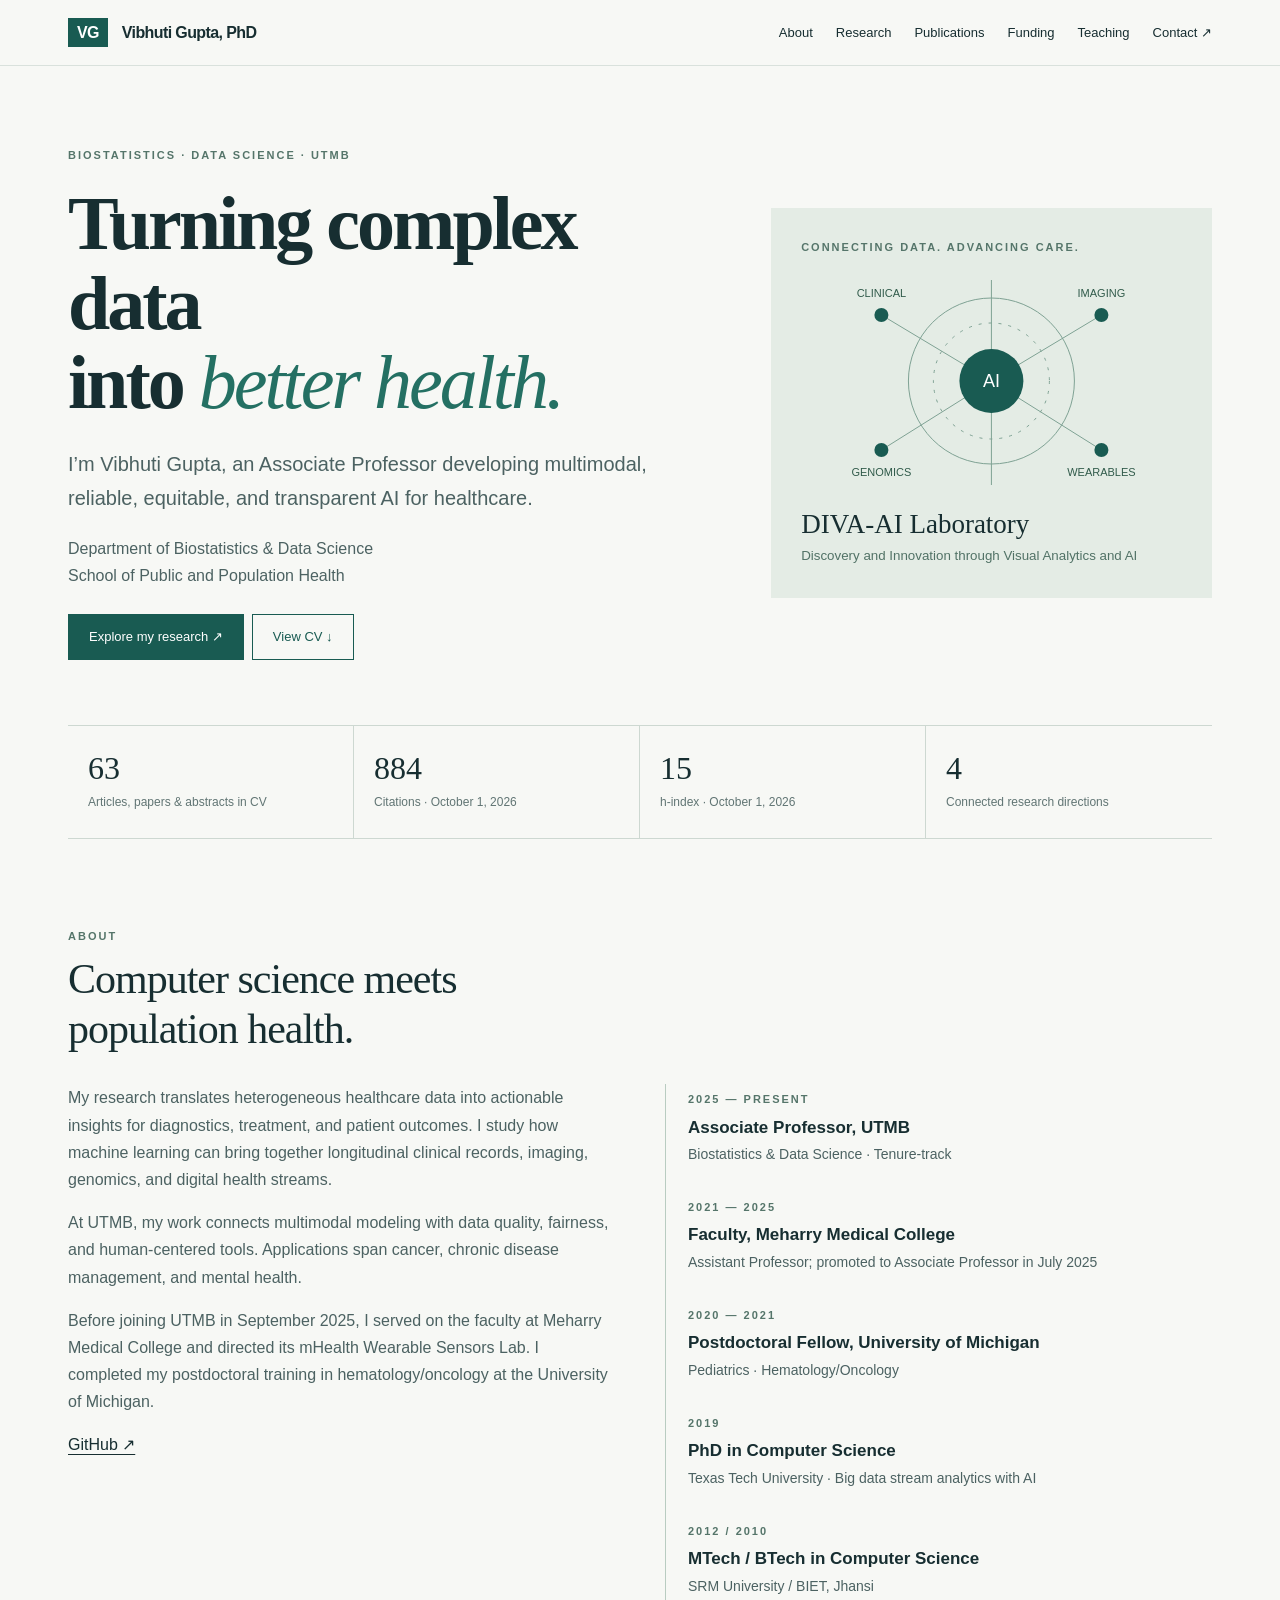
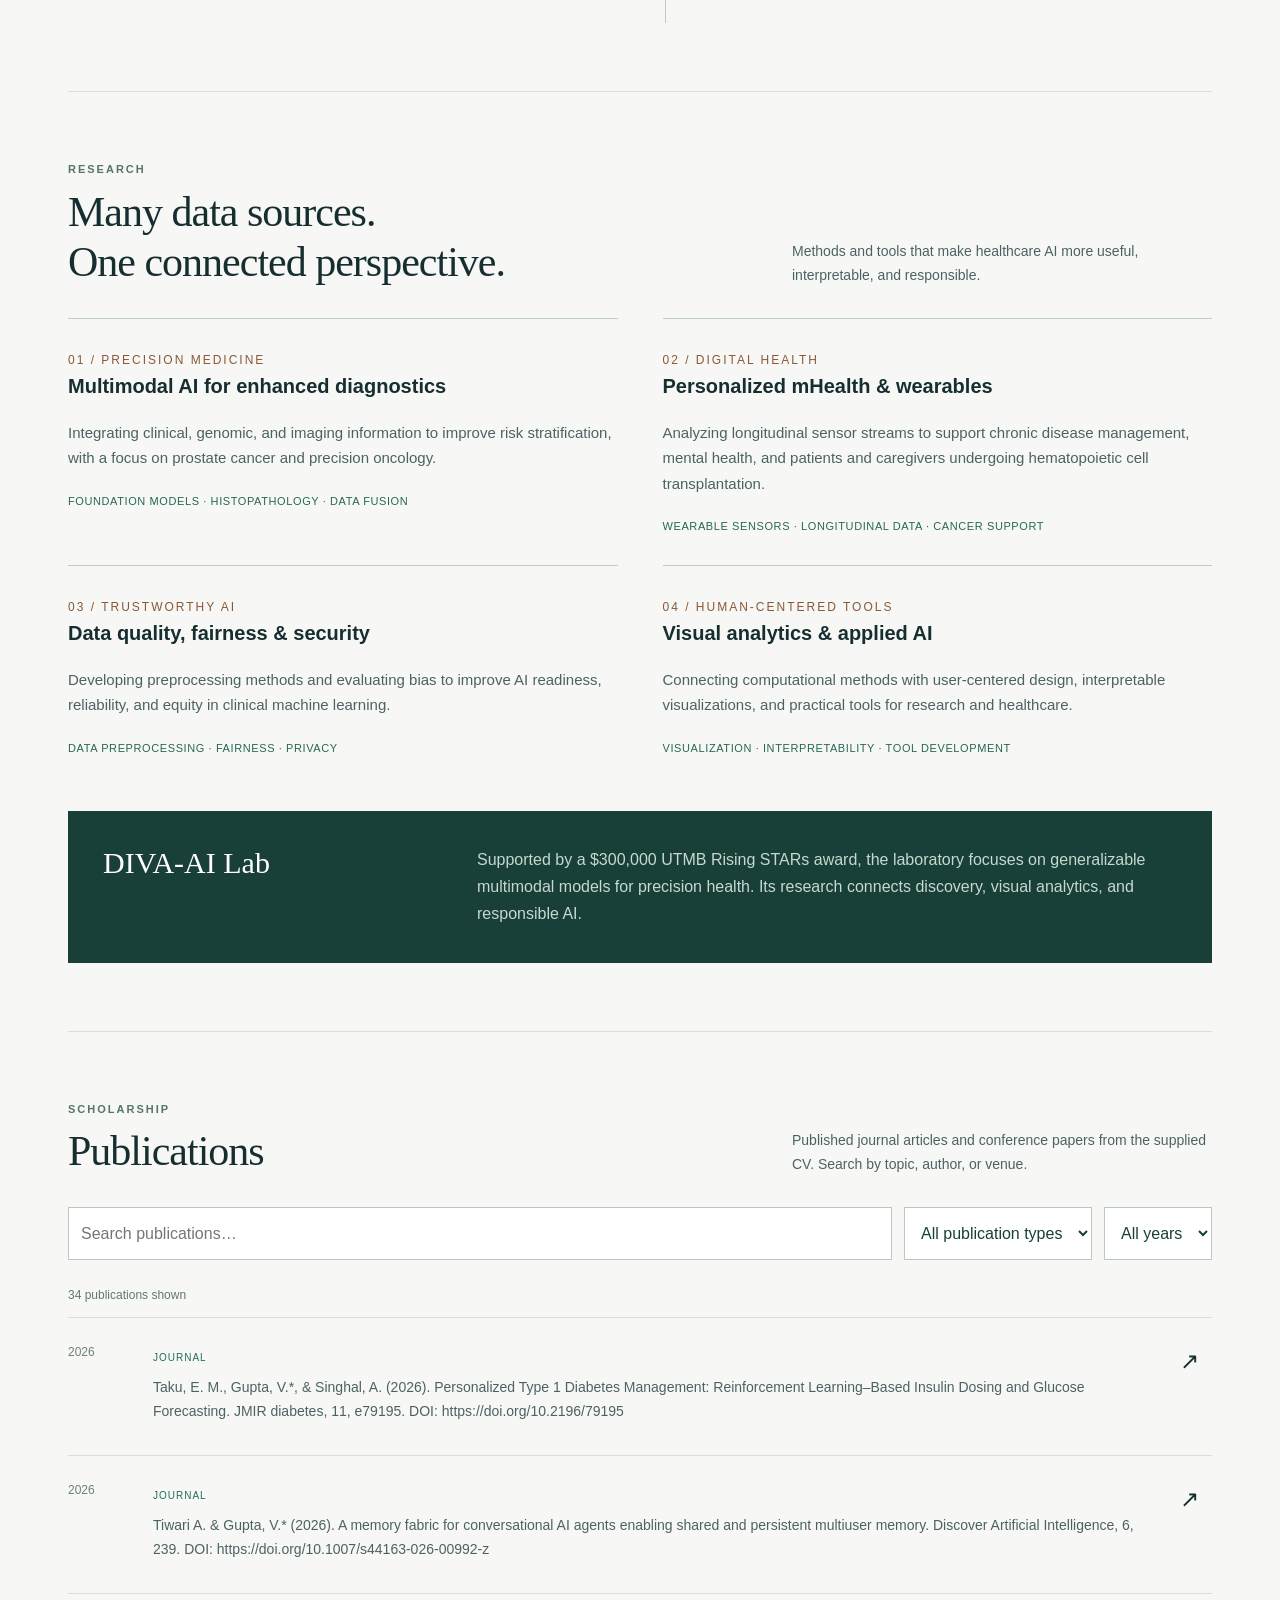
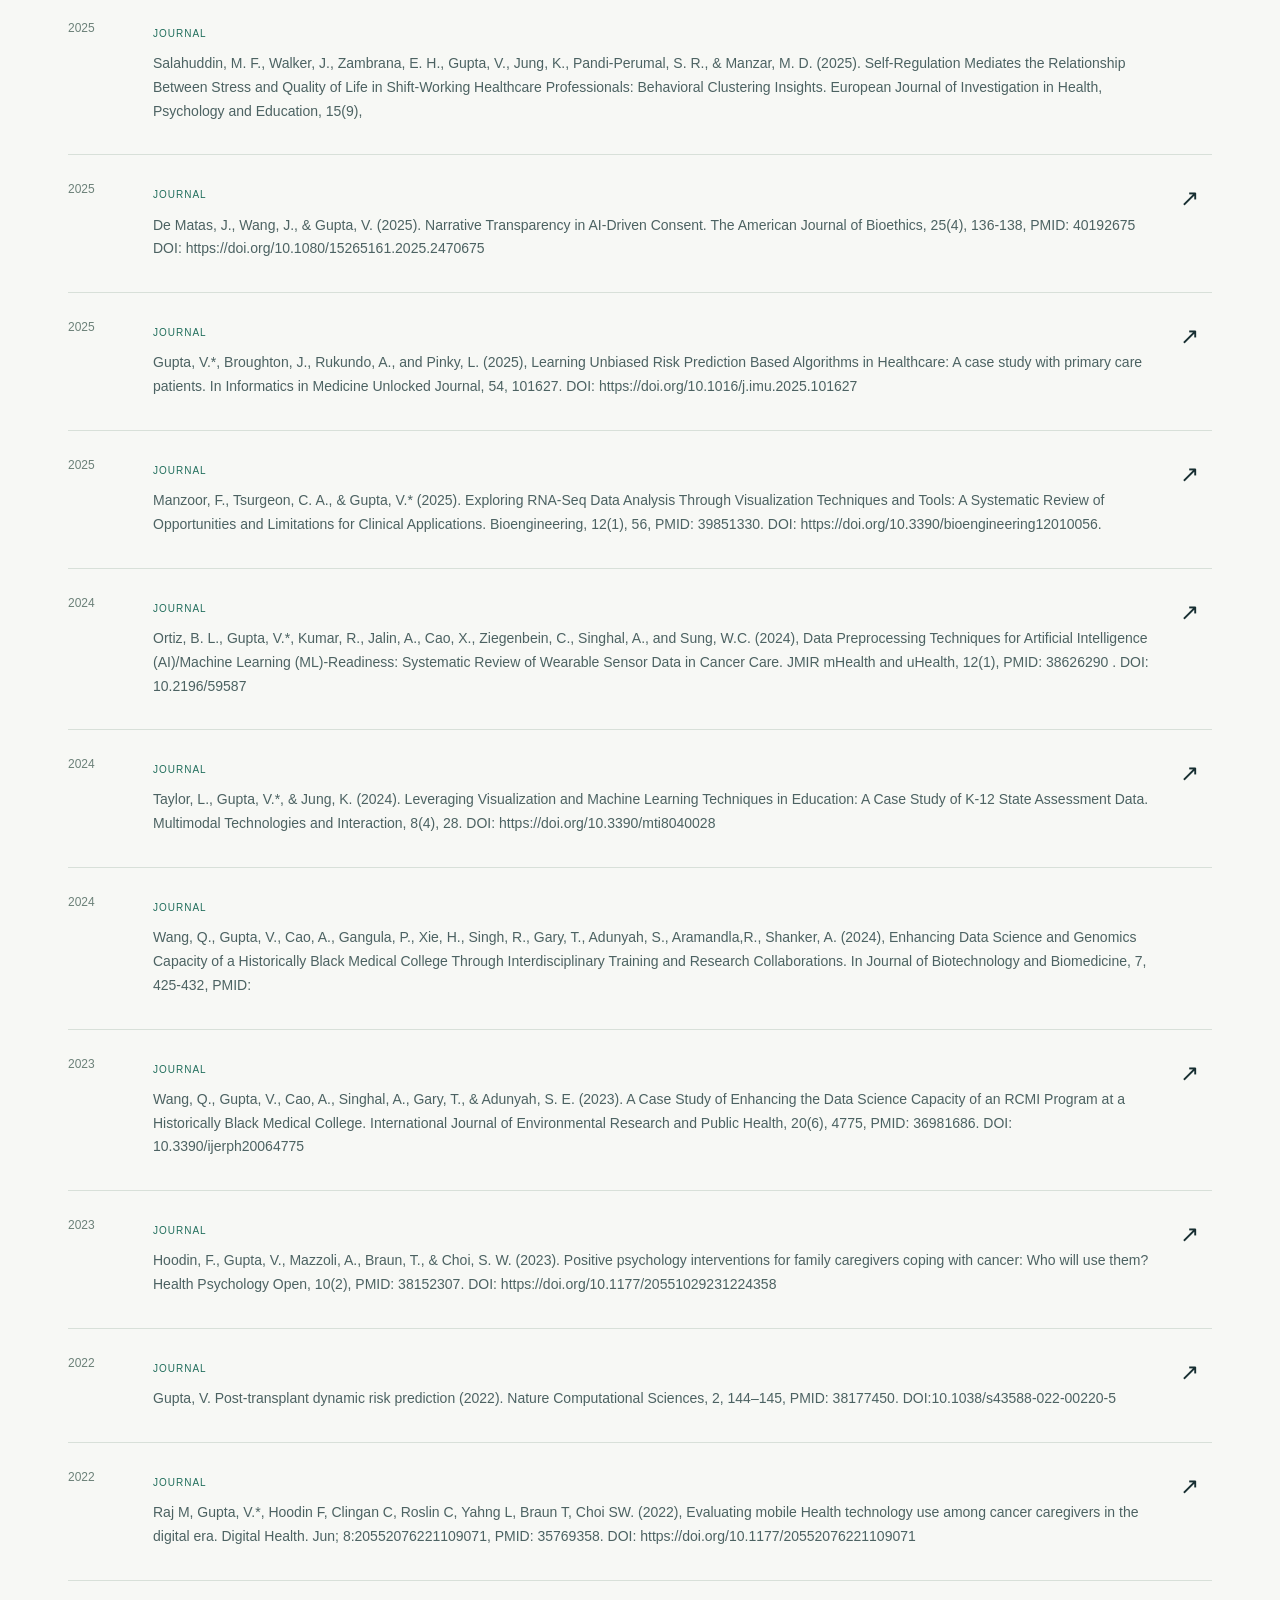
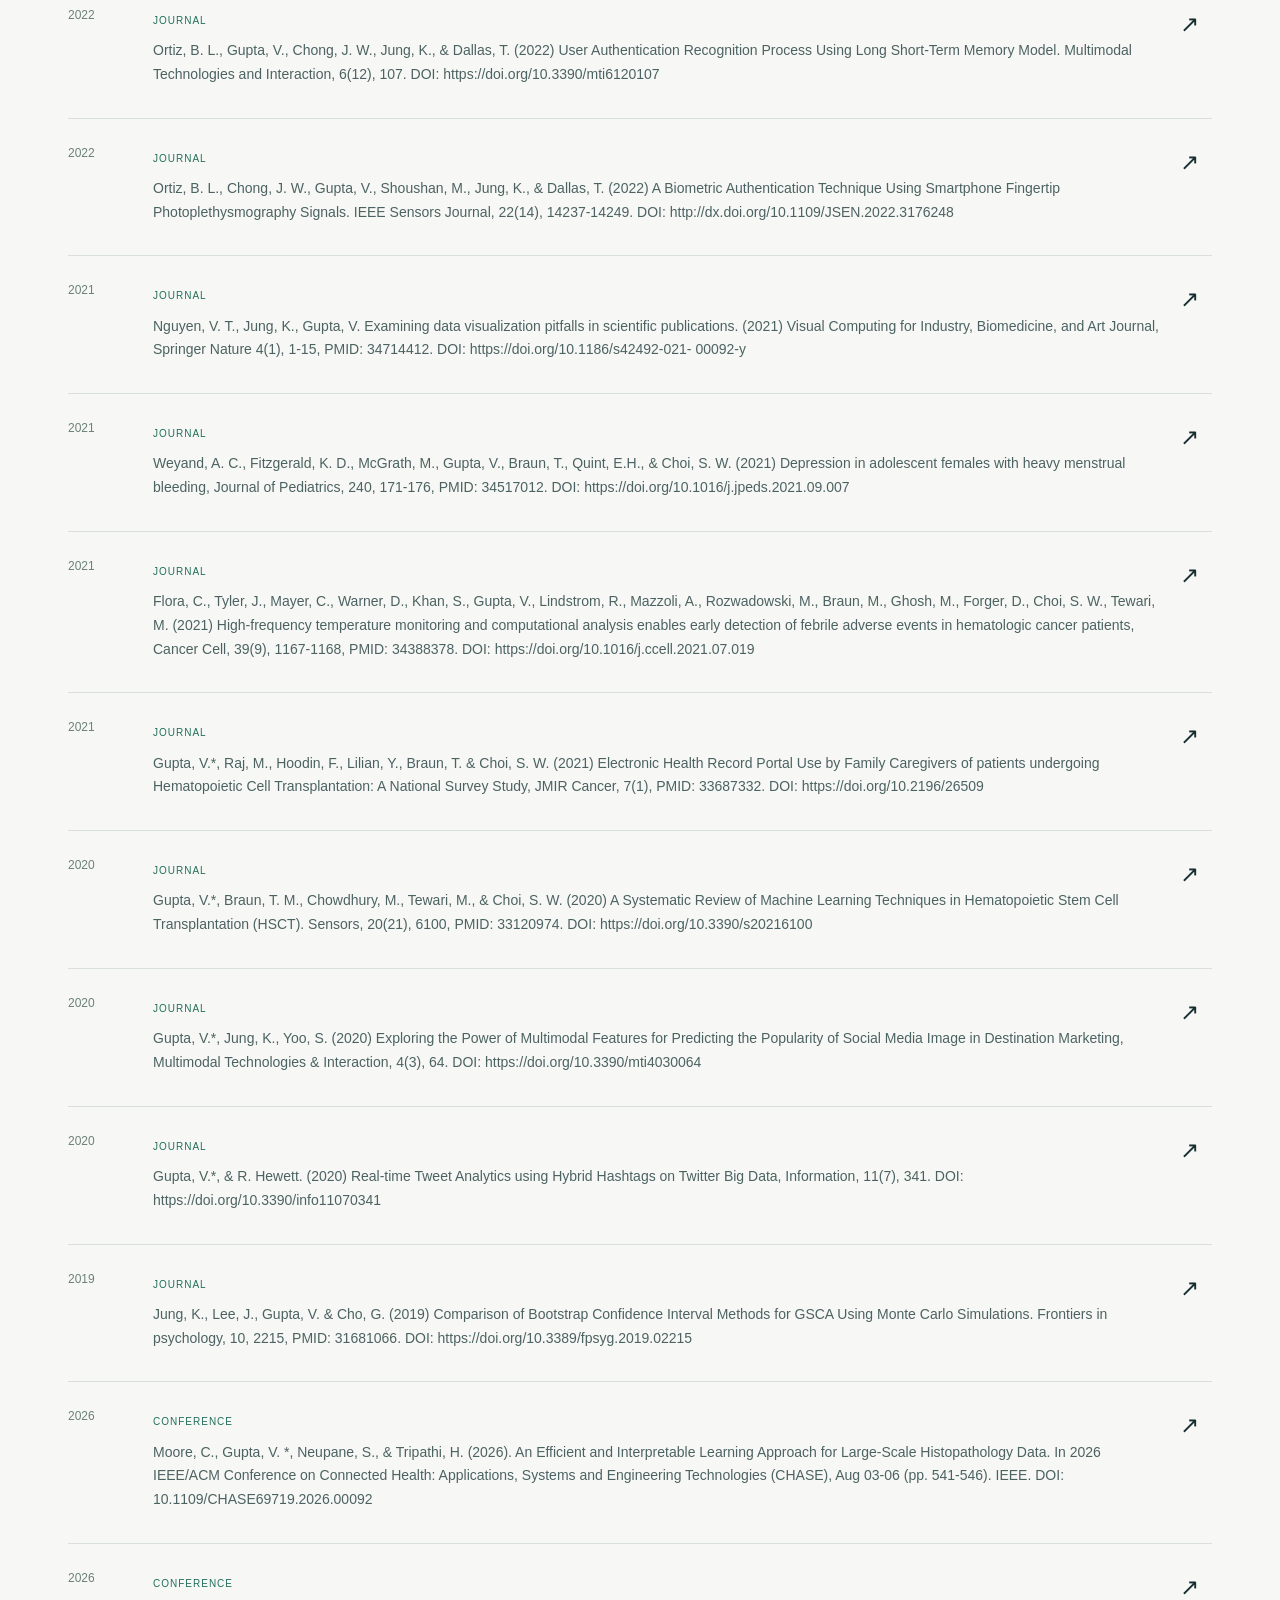
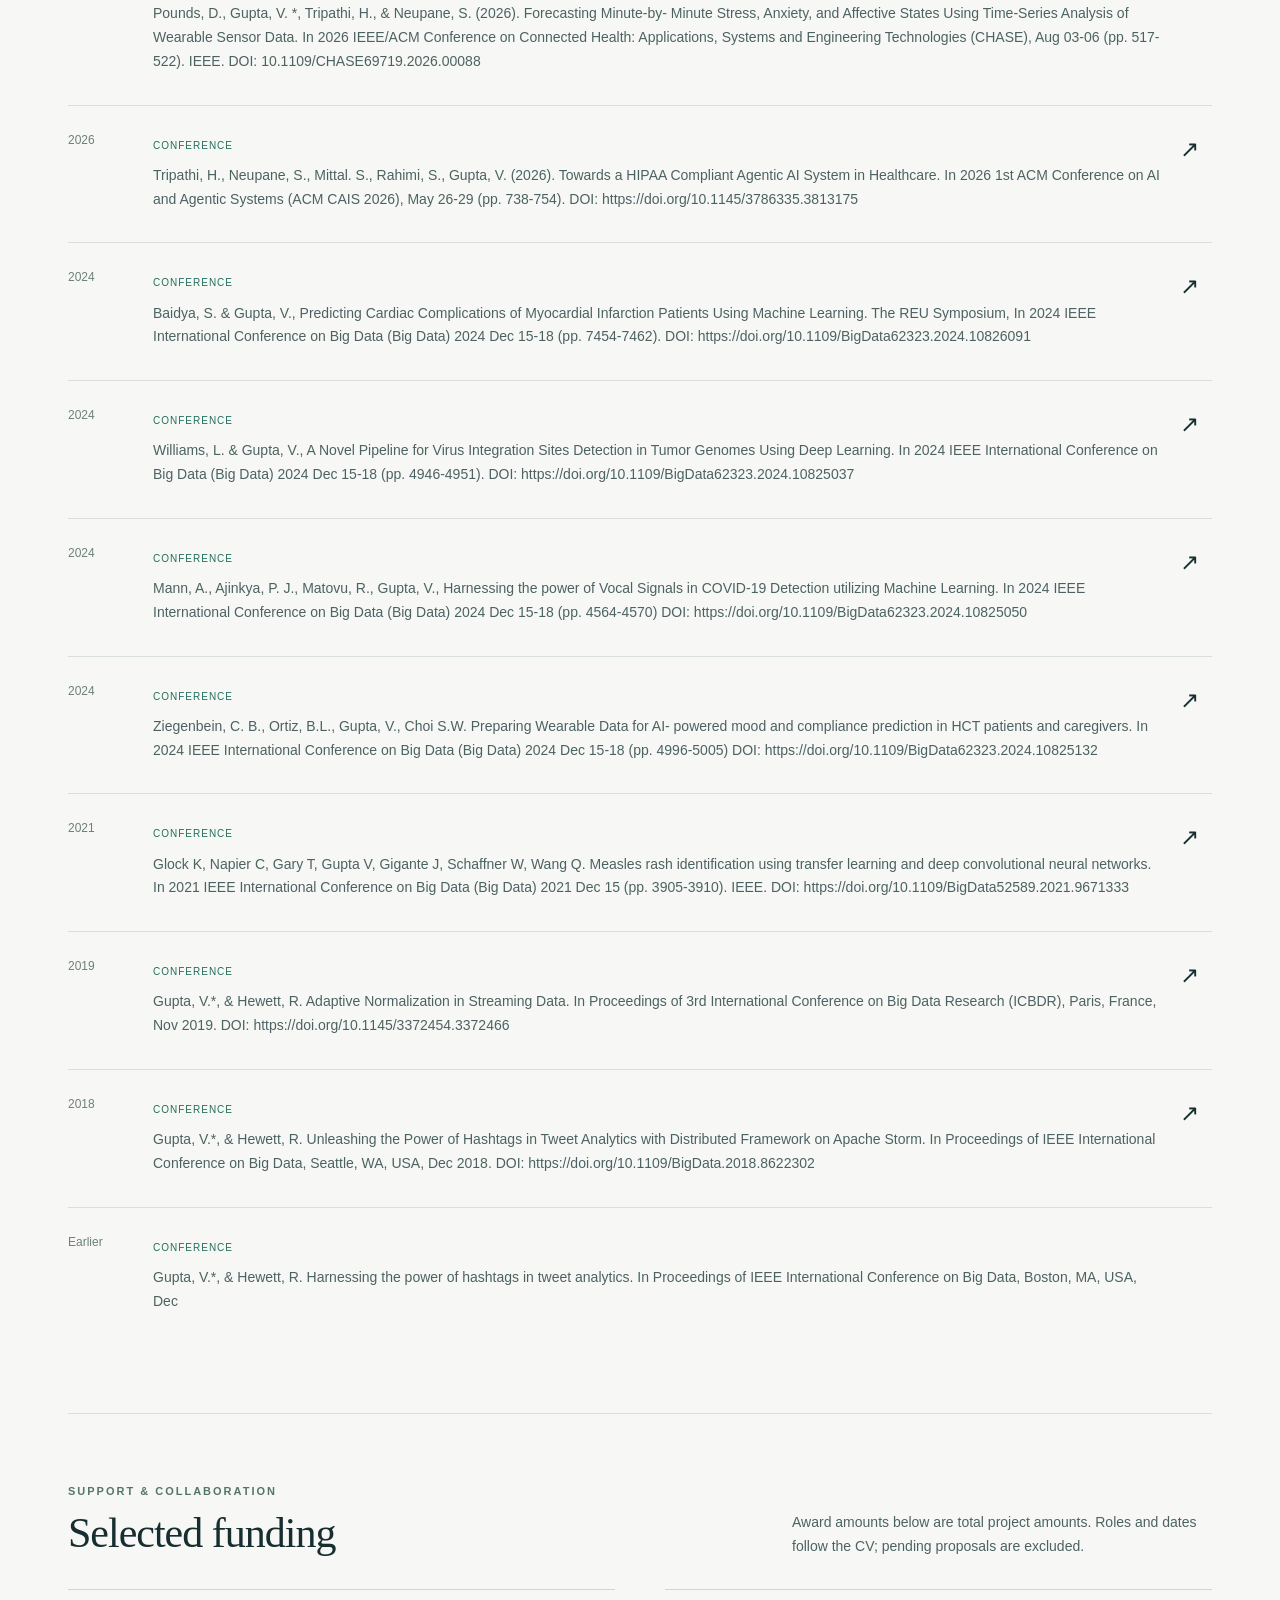
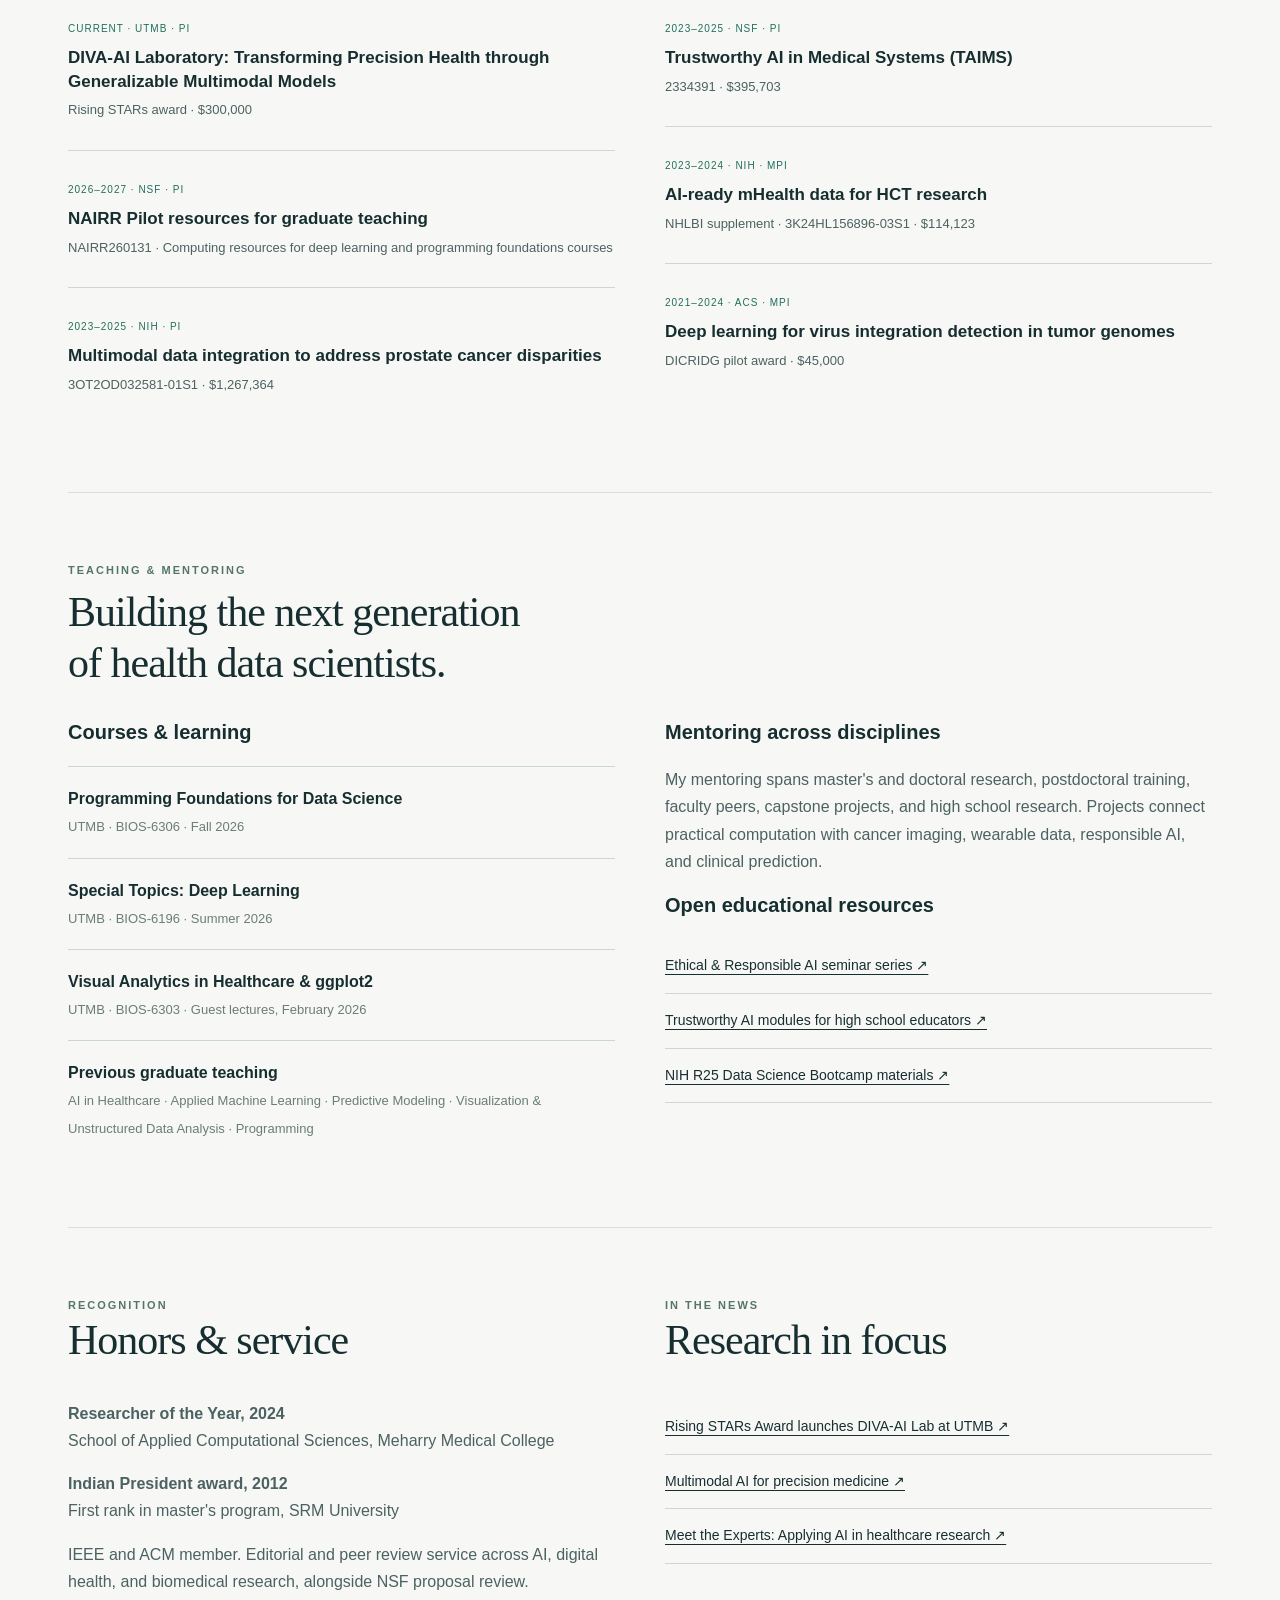
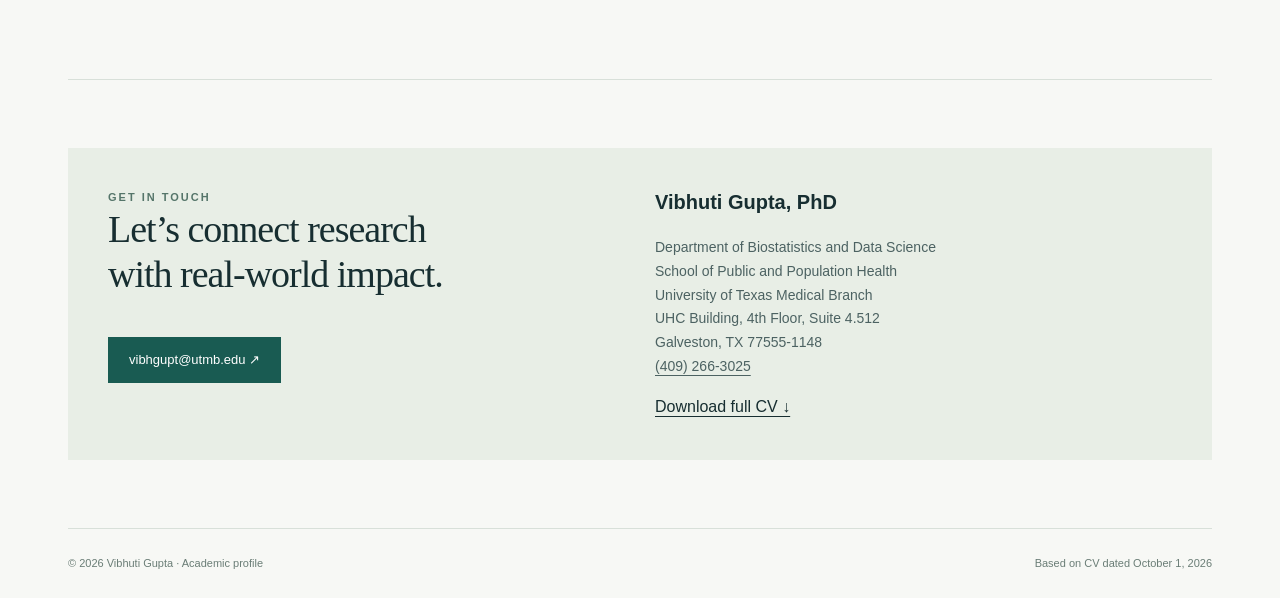
==== index.html @ 143f5b49 "Publish faculty profile with searchable publications and approved public CV" ====
<!doctype html><html lang="en"><head><meta charset="utf-8"><meta name="viewport" content="width=device-width,initial-scale=1"><meta name="description" content="Dr. Vibhuti Gupta — Associate Professor of Biostatistics and Data Science at UTMB. Multimodal AI, digital health, and trustworthy machine learning for precision medicine."><title>Vibhuti Gupta, PhD | AI for Precision Health</title><link rel="stylesheet" href="style.css"></head><body><header><div class="nav"><a class="brand" href="#home"><span>VG</span> Vibhuti Gupta, PhD</a><nav aria-label="Main navigation"><a href="#about">About</a><a href="#research">Research</a><a href="#publications">Publications</a><a href="#funding">Funding</a><a href="#teaching">Teaching</a><a href="#contact">Contact ↗</a></nav></div></header><main id="home"><div class="hero"><div><div class="eyebrow">Biostatistics · Data Science · UTMB</div><h1>Turning complex data<br>into <em>better health.</em></h1><p class="lead">I’m Vibhuti Gupta, an Associate Professor developing multimodal, reliable, equitable, and transparent AI for healthcare.</p><p>Department of Biostatistics &amp; Data Science<br>School of Public and Population Health</p><a class="btn" href="#research">Explore my research ↗</a><a class="btn secondary" href="Gupta_CV_UTMB.pdf" target="_blank" rel="noopener">View CV ↓</a></div><aside class="visual" aria-label="Conceptual illustration of multimodal healthcare data"><div class="eyebrow">Connecting data. Advancing care.</div><svg viewBox="0 0 360 235" role="img" aria-label="Clinical, imaging, genomic and wearable data connected to AI"><g fill="none" stroke="#7fa294"><circle cx="180" cy="116" r="83"/><circle cx="180" cy="116" r="58" stroke-dasharray="3 7"/><path d="M70 50L180 116 290 50M70 185L180 116 290 185M180 116V15M180 116V220"/></g><g fill="#195b52"><circle cx="180" cy="116" r="32"/><circle cx="70" cy="50" r="7"/><circle cx="290" cy="50" r="7"/><circle cx="70" cy="185" r="7"/><circle cx="290" cy="185" r="7"/></g><g font-family="Arial" font-size="11" fill="#315b4b" text-anchor="middle"><text x="70" y="32">CLINICAL</text><text x="290" y="32">IMAGING</text><text x="70" y="211">GENOMICS</text><text x="290" y="211">WEARABLES</text><text x="180" y="122" fill="white" font-size="18">AI</text></g></svg><div><strong>DIVA-AI Laboratory</strong><br><small>Discovery and Innovation through Visual Analytics and AI</small></div></aside></div><div class="strip"><div><strong>63</strong><span>Articles, papers &amp; abstracts in CV</span></div><div><strong>884</strong><span>Citations · October 1, 2026</span></div><div><strong>15</strong><span>h-index · October 1, 2026</span></div><div><strong>4</strong><span>Connected research directions</span></div></div>
<section id="about"><div class="section-head"><div><div class="eyebrow">About</div><h2>Computer science meets<br>population health.</h2></div></div><div class="two"><div><p>My research translates heterogeneous healthcare data into actionable insights for diagnostics, treatment, and patient outcomes. I study how machine learning can bring together longitudinal clinical records, imaging, genomics, and digital health streams.</p><p>At UTMB, my work connects multimodal modeling with data quality, fairness, and human-centered tools. Applications span cancer, chronic disease management, and mental health.</p><p>Before joining UTMB in September 2025, I served on the faculty at Meharry Medical College and directed its mHealth Wearable Sensors Lab. I completed my postdoctoral training in hematology/oncology at the University of Michigan.</p><a href="https://github.com/vibgupta123" target="_blank" rel="noopener">GitHub ↗</a></div><div class="timeline"><div><span class="eyebrow">2025 — Present</span><h3>Associate Professor, UTMB</h3><p>Biostatistics &amp; Data Science · Tenure-track</p></div><div><span class="eyebrow">2021 — 2025</span><h3>Faculty, Meharry Medical College</h3><p>Assistant Professor; promoted to Associate Professor in July 2025</p></div><div><span class="eyebrow">2020 — 2021</span><h3>Postdoctoral Fellow, University of Michigan</h3><p>Pediatrics · Hematology/Oncology</p></div><div><span class="eyebrow">2019</span><h3>PhD in Computer Science</h3><p>Texas Tech University · Big data stream analytics with AI</p></div><div><span class="eyebrow">2012 / 2010</span><h3>MTech / BTech in Computer Science</h3><p>SRM University / BIET, Jhansi</p></div></div></div></section>
<section id="research"><div class="section-head"><div><div class="eyebrow">Research</div><h2>Many data sources.<br>One connected perspective.</h2></div><p>Methods and tools that make healthcare AI more useful, interpretable, and responsible.</p></div><div class="research">
<article class="theme"><span class="number">01 / PRECISION MEDICINE</span><h3>Multimodal AI for enhanced diagnostics</h3><p>Integrating clinical, genomic, and imaging information to improve risk stratification, with a focus on prostate cancer and precision oncology.</p><span class="tags">FOUNDATION MODELS · HISTOPATHOLOGY · DATA FUSION</span></article>
<article class="theme"><span class="number">02 / DIGITAL HEALTH</span><h3>Personalized mHealth &amp; wearables</h3><p>Analyzing longitudinal sensor streams to support chronic disease management, mental health, and patients and caregivers undergoing hematopoietic cell transplantation.</p><span class="tags">WEARABLE SENSORS · LONGITUDINAL DATA · CANCER SUPPORT</span></article>
<article class="theme"><span class="number">03 / TRUSTWORTHY AI</span><h3>Data quality, fairness &amp; security</h3><p>Developing preprocessing methods and evaluating bias to improve AI readiness, reliability, and equity in clinical machine learning.</p><span class="tags">DATA PREPROCESSING · FAIRNESS · PRIVACY</span></article>
<article class="theme"><span class="number">04 / HUMAN-CENTERED TOOLS</span><h3>Visual analytics &amp; applied AI</h3><p>Connecting computational methods with user-centered design, interpretable visualizations, and practical tools for research and healthcare.</p><span class="tags">VISUALIZATION · INTERPRETABILITY · TOOL DEVELOPMENT</span></article></div><div class="lab"><h3>DIVA-AI Lab</h3><p>Supported by a $300,000 UTMB Rising STARs award, the laboratory focuses on generalizable multimodal models for precision health. Its research connects discovery, visual analytics, and responsible AI.</p></div></section>
<section id="publications"><div class="section-head"><div><div class="eyebrow">Scholarship</div><h2>Publications</h2></div><p>Published journal articles and conference papers from the supplied CV. Search by topic, author, or venue.</p></div><div class="filters"><input id="search" type="search" placeholder="Search publications…" aria-label="Search publications"><select id="type" aria-label="Publication type"><option value="all">All publication types</option><option>Journal</option><option>Conference</option></select><select id="year" aria-label="Publication year"><option value="all">All years</option></select></div><p id="count" role="status"></p><div id="publist"></div><noscript><p>Enable JavaScript to search the bibliography, or <a href="Gupta_CV_UTMB.pdf">read the full CV</a>.</p></noscript></section>
<section id="funding"><div class="section-head"><div><div class="eyebrow">Support &amp; collaboration</div><h2>Selected funding</h2></div><p>Award amounts below are total project amounts. Roles and dates follow the CV; pending proposals are excluded.</p></div><div class="two"><div><article class="grant"><span class="badge">Current · UTMB · PI</span><h3>DIVA-AI Laboratory: Transforming Precision Health through Generalizable Multimodal Models</h3><p>Rising STARs award · $300,000</p></article><article class="grant"><span class="badge">2026–2027 · NSF · PI</span><h3>NAIRR Pilot resources for graduate teaching</h3><p>NAIRR260131 · Computing resources for deep learning and programming foundations courses</p></article><article class="grant"><span class="badge">2023–2025 · NIH · PI</span><h3>Multimodal data integration to address prostate cancer disparities</h3><p>3OT2OD032581-01S1 · $1,267,364</p></article></div><div><article class="grant"><span class="badge">2023–2025 · NSF · PI</span><h3>Trustworthy AI in Medical Systems (TAIMS)</h3><p>2334391 · $395,703</p></article><article class="grant"><span class="badge">2023–2024 · NIH · MPI</span><h3>AI-ready mHealth data for HCT research</h3><p>NHLBI supplement · 3K24HL156896-03S1 · $114,123</p></article><article class="grant"><span class="badge">2021–2024 · ACS · MPI</span><h3>Deep learning for virus integration detection in tumor genomes</h3><p>DICRIDG pilot award · $45,000</p></article></div></div></section>
<section id="teaching"><div class="section-head"><div><div class="eyebrow">Teaching &amp; mentoring</div><h2>Building the next generation<br>of health data scientists.</h2></div></div><div class="two"><div><h3>Courses &amp; learning</h3><div class="course"><strong>Programming Foundations for Data Science</strong><span>UTMB · BIOS-6306 · Fall 2026</span></div><div class="course"><strong>Special Topics: Deep Learning</strong><span>UTMB · BIOS-6196 · Summer 2026</span></div><div class="course"><strong>Visual Analytics in Healthcare &amp; ggplot2</strong><span>UTMB · BIOS-6303 · Guest lectures, February 2026</span></div><div class="course"><strong>Previous graduate teaching</strong><span>AI in Healthcare · Applied Machine Learning · Predictive Modeling · Visualization &amp; Unstructured Data Analysis · Programming</span></div></div><div><h3>Mentoring across disciplines</h3><p>My mentoring spans master's and doctoral research, postdoctoral training, faculty peers, capstone projects, and high school research. Projects connect practical computation with cancer imaging, wearable data, responsible AI, and clinical prediction.</p><h3>Open educational resources</h3><a class="resource" href="https://github.com/vibgupta123/Ethical-and-Responsible-AI-seminar-series" target="_blank" rel="noopener">Ethical &amp; Responsible AI seminar series ↗</a><a class="resource" href="https://github.com/vibgupta123/Trustworthy-AI-teaching-modules-for-High-school-educators" target="_blank" rel="noopener">Trustworthy AI modules for high school educators ↗</a><a class="resource" href="https://github.com/vibgupta123/NIH-R25-Talks" target="_blank" rel="noopener">NIH R25 Data Science Bootcamp materials ↗</a></div></div></section>
<section><div class="two"><div><div class="eyebrow">Recognition</div><h2>Honors &amp; service</h2><p><strong>Researcher of the Year, 2024</strong><br>School of Applied Computational Sciences, Meharry Medical College</p><p><strong>Indian President award, 2012</strong><br>First rank in master's program, SRM University</p><p>IEEE and ACM member. Editorial and peer review service across AI, digital health, and biomedical research, alongside NSF proposal review.</p></div><div><div class="eyebrow">In the news</div><h2>Research in focus</h2><a class="resource" href="https://www.utmb.edu/spph/about-us/home/news/2026/06/10/rising-stars-award-launches-diva-ai-lab" target="_blank" rel="noopener">Rising STARs Award launches DIVA-AI Lab at UTMB ↗</a><a class="resource" href="https://www.utmb.edu/spph/about-us/news/article/news/2026/03/05/multimodal-ai-precision-medicine-hcor-works-in-progress" target="_blank" rel="noopener">Multimodal AI for precision medicine ↗</a><a class="resource" href="https://www.utmb.edu/spph/about-us/news/article/news/2026/02/20/meet-the-experts-dr-vibhuti-gupta-on-ai-in-healthcare" target="_blank" rel="noopener">Meet the Experts: Applying AI in healthcare research ↗</a></div></div></section>
<section id="contact"><div class="contact"><div><div class="eyebrow">Get in touch</div><h2>Let’s connect research<br>with real-world impact.</h2><a class="btn" href="mailto:vibhgupt@utmb.edu">vibhgupt@utmb.edu ↗</a></div><div><h3>Vibhuti Gupta, PhD</h3><p>Department of Biostatistics and Data Science<br>School of Public and Population Health<br>University of Texas Medical Branch<br>UHC Building, 4th Floor, Suite 4.512<br>Galveston, TX 77555-1148<br><a href="tel:+14092663025">(409) 266-3025</a></p><a href="Gupta_CV_UTMB.pdf" download>Download full CV ↓</a></div></div></section></main><footer><span>© 2026 Vibhuti Gupta · Academic profile</span><span>Based on CV dated October 1, 2026</span></footer><script src="app.js"></script></body></html>
---- style.css ----
*{box-sizing:border-box}html{scroll-behavior:smooth;scroll-padding-top:90px}body{margin:0;background:#f7f8f5;color:#172e31;font:16px/1.7 Arial,sans-serif}a{color:inherit;text-underline-offset:4px}button,input,select{font:inherit}header{position:sticky;top:0;z-index:5;background:#f7f8f5f5;border-bottom:1px solid #d9e1dc}.nav{max-width:1200px;margin:auto;padding:19px 28px;display:flex;align-items:center;justify-content:space-between;gap:24px}.brand{font-weight:700;text-decoration:none;letter-spacing:-.6px}.brand span{background:#195b52;color:white;padding:6px 9px;margin-right:10px}nav{display:flex;gap:23px;font-size:13px}nav a{text-decoration:none}nav a:hover{color:#a25828}main{max-width:1200px;margin:auto;padding:0 28px}.hero{padding:80px 0 65px;display:grid;grid-template-columns:1.45fr 1fr;gap:64px;align-items:center}.eyebrow{font-size:11px;letter-spacing:2px;text-transform:uppercase;color:#55756a;font-weight:700}h1,h2,h3,p{margin-top:0}h1{font-family:Georgia,serif;font-size:76px;line-height:1.05;letter-spacing:-3px;margin:19px 0 24px}h1 em{color:#247063;font-weight:400}h2{font:42px/1.2 Georgia,serif;letter-spacing:-1px}h3{font-size:20px;line-height:1.4}p{color:#4c6262}.lead{font-size:20px;max-width:660px}.btn{display:inline-block;background:#195b52;color:white;text-decoration:none;padding:11px 20px;font-size:13px;border:1px solid #195b52;margin:8px 8px 0 0}.btn.secondary{background:transparent;color:#195b52}.visual{background:#e4ece5;position:relative;padding:30px;min-height:390px;display:flex;flex-direction:column;justify-content:space-between;overflow:hidden}.visual svg{width:100%;height:235px}.visual strong{font:27px Georgia,serif}.visual small{color:#517266}.affiliation{border-top:1px solid #cedbd2;padding-top:18px;font-size:13px}.strip{display:grid;grid-template-columns:repeat(4,1fr);border-top:1px solid #cdd8d1;border-bottom:1px solid #cdd8d1;margin-bottom:20px}.strip div{padding:24px 20px;border-right:1px solid #cdd8d1}.strip div:last-child{border:0}.strip strong{display:block;font:32px Georgia,serif}.strip span{font-size:12px;color:#617574}section{padding:68px 0;border-bottom:1px solid #d8e0d9}.section-head{display:flex;align-items:flex-end;justify-content:space-between;gap:25px;margin-bottom:30px}.section-head h2{margin:8px 0 0}.section-head p{max-width:420px;font-size:14px;margin:0}.two{display:grid;grid-template-columns:1fr 1fr;gap:50px}.research{display:grid;grid-template-columns:1fr 1fr;gap:0 45px}.theme{border-top:1px solid #bbcfc3;padding:26px 0}.number{color:#8a5837;font-size:12px;letter-spacing:2px}.theme p{font-size:15px}.tags{font-size:11px;letter-spacing:.6px;color:#286754}.lab{background:#193f39;color:white;padding:35px;margin-top:25px;display:flex;justify-content:space-between;gap:35px}.lab p{color:#c5d9ce;max-width:700px;margin:0}.lab h3{font:30px Georgia,serif;min-width:170px}.filters{display:flex;gap:12px;margin-bottom:25px;flex-wrap:wrap}input,select{background:white;border:1px solid #b9c9bf;padding:12px;color:#193f39}input{flex:1;min-width:180px}.pub{display:grid;grid-template-columns:65px 1fr 32px;gap:20px;padding:24px 0;border-top:1px solid #d8e0d9}.pub p{margin:7px 0;font-size:14px}.pub .year{font-size:12px;color:#6c8179}.pub a{font-size:23px;text-decoration:none}.badge{font-size:10px;letter-spacing:1px;text-transform:uppercase;color:#216e5c}.grant{padding:23px 0;border-top:1px solid #ccd8d0}.grant h3{font-size:17px;margin:6px 0}.grant p{font-size:13px;margin:5px 0}.timeline{padding-left:22px;border-left:1px solid #b9ccc1}.timeline div{padding-bottom:25px}.timeline h3{font-size:17px;margin:4px 0}.timeline p{font-size:14px;margin:0}.course{padding:18px 0;border-top:1px solid #cad8ce}.course strong{display:block}.course span{font-size:13px;color:#6a7d76}.resource{display:block;padding:15px 0;border-bottom:1px solid #cdd8d0;font-size:14px}.contact{background:#e8eee6;padding:40px;display:grid;grid-template-columns:1fr 1fr;gap:30px}.contact h2{font-size:38px}.contact p{font-size:14px}footer{max-width:1200px;margin:auto;padding:25px 28px;font-size:11px;color:#6a7d76;display:flex;justify-content:space-between}.empty{padding:25px}#count{font-size:12px;color:#61796d}a:focus-visible,button:focus-visible,input:focus-visible,select:focus-visible{outline:3px solid #bd8546;outline-offset:4px}@media(max-width:850px){.hero{grid-template-columns:1fr;gap:30px;padding:45px 0}.visual{min-height:260px}.visual svg{height:180px}h1{font-size:59px}.two,.research,.contact{grid-template-columns:1fr;gap:25px}.nav{align-items:flex-start;flex-direction:column;gap:14px}nav{width:100%;overflow:auto;gap:19px;white-space:nowrap}.strip{grid-template-columns:1fr 1fr}.strip div{padding:18px}.section-head{align-items:flex-start;flex-direction:column}.lab{flex-direction:column;gap:10px}section{padding:45px 0}.pub{grid-template-columns:45px 1fr 24px;gap:10px}h2{font-size:35px}}@media(prefers-reduced-motion:reduce){html{scroll-behavior:auto}}
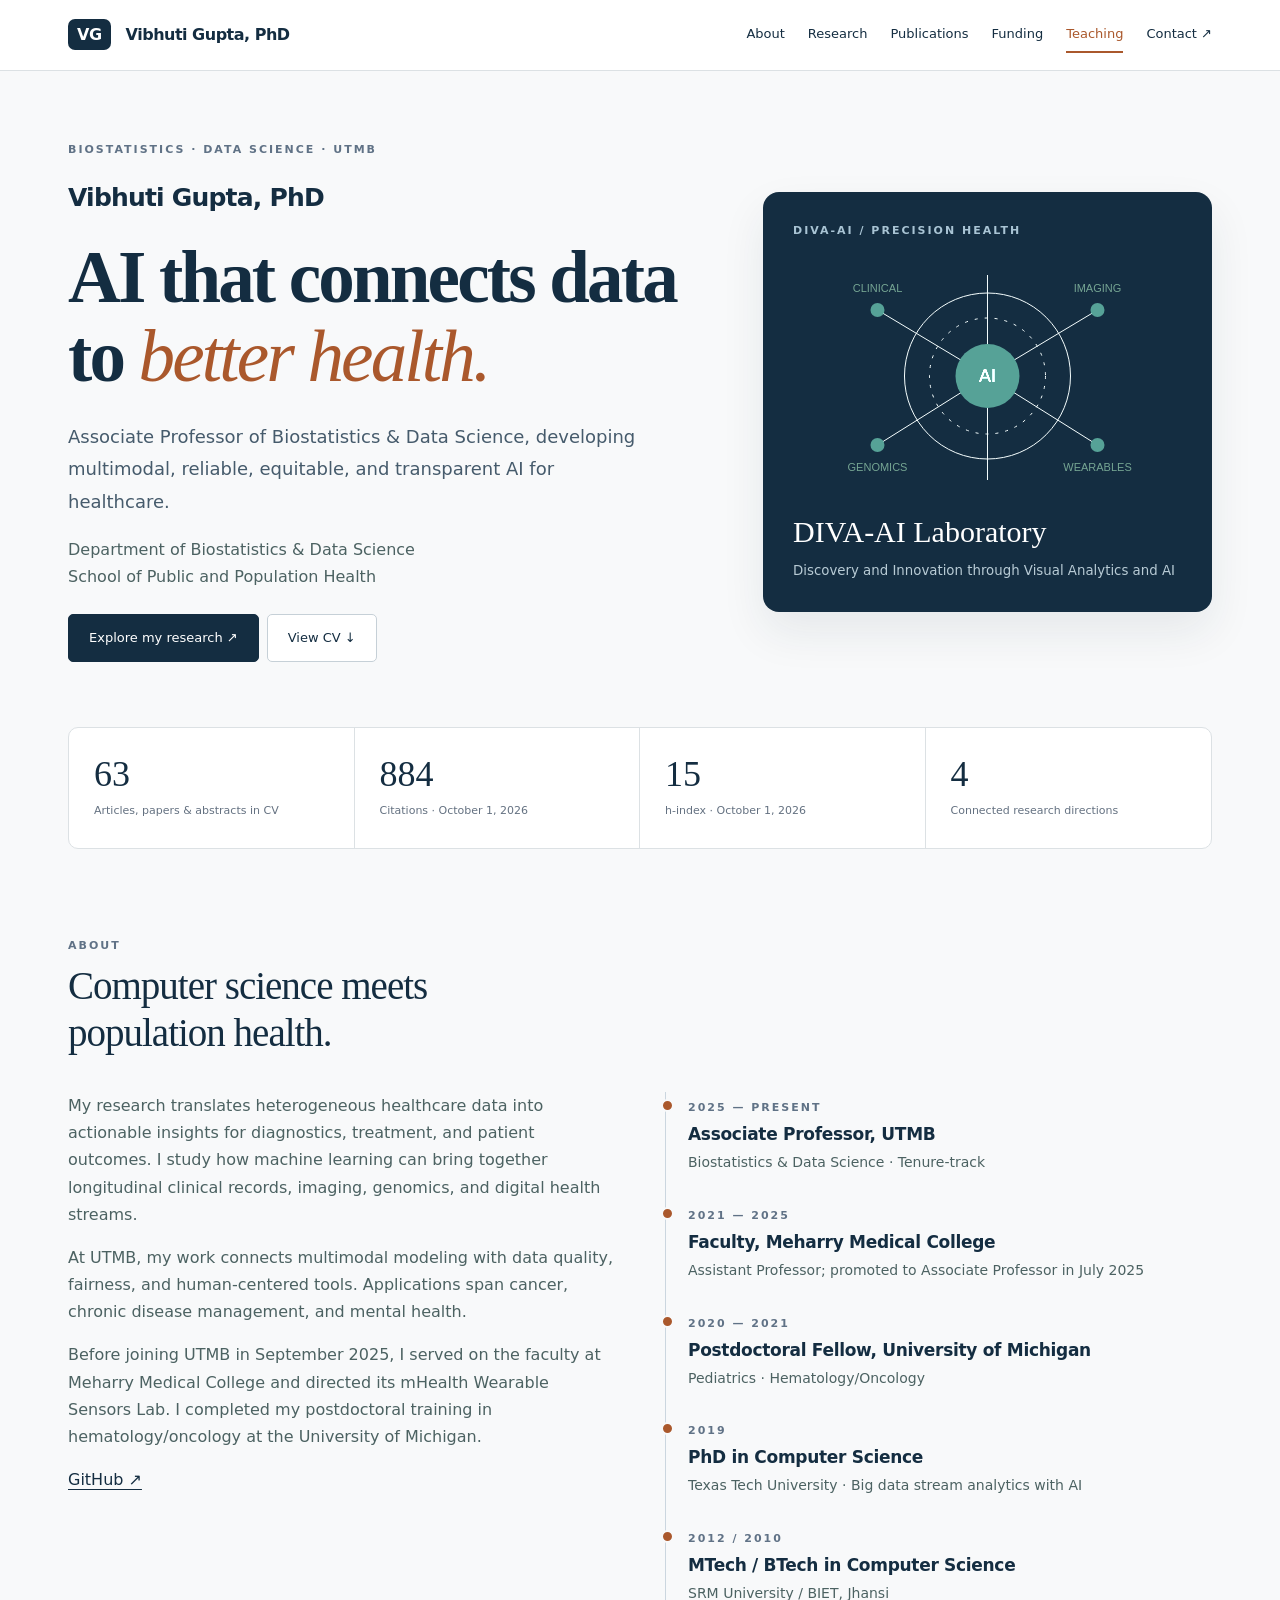
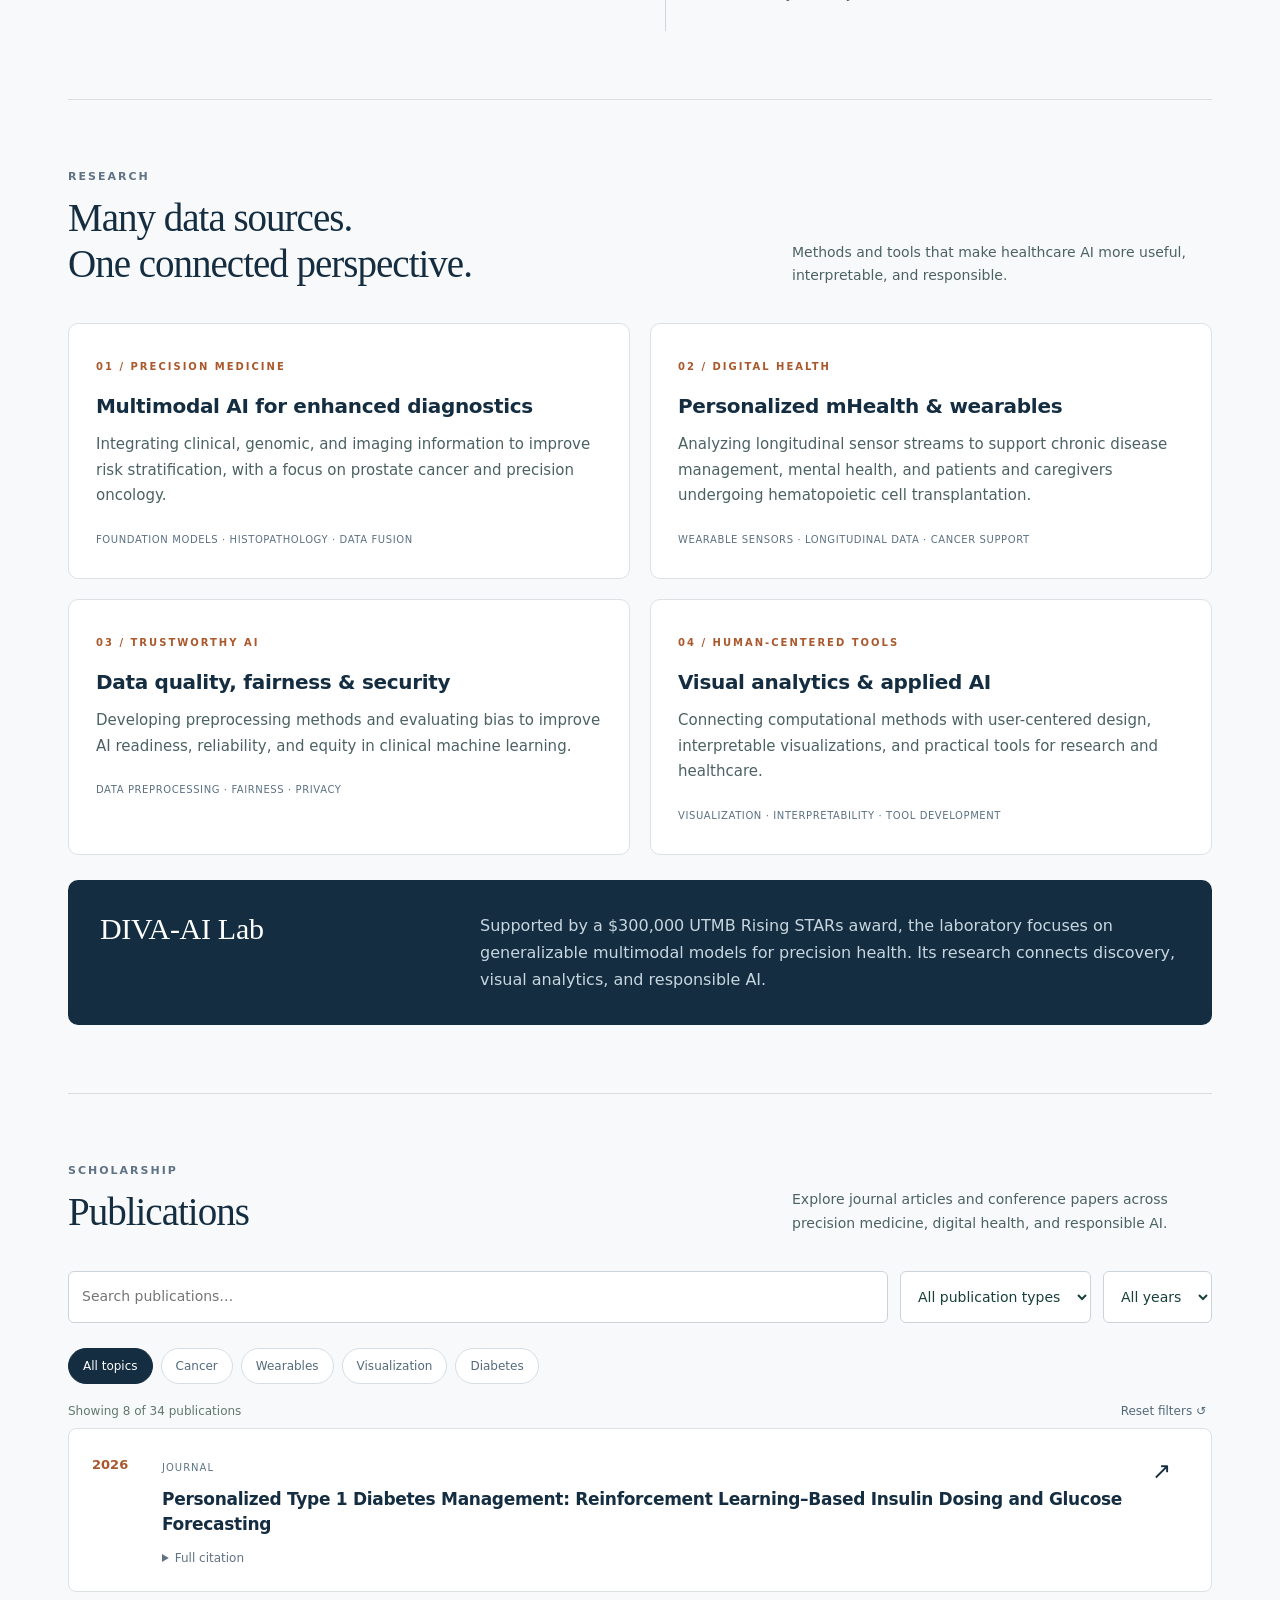
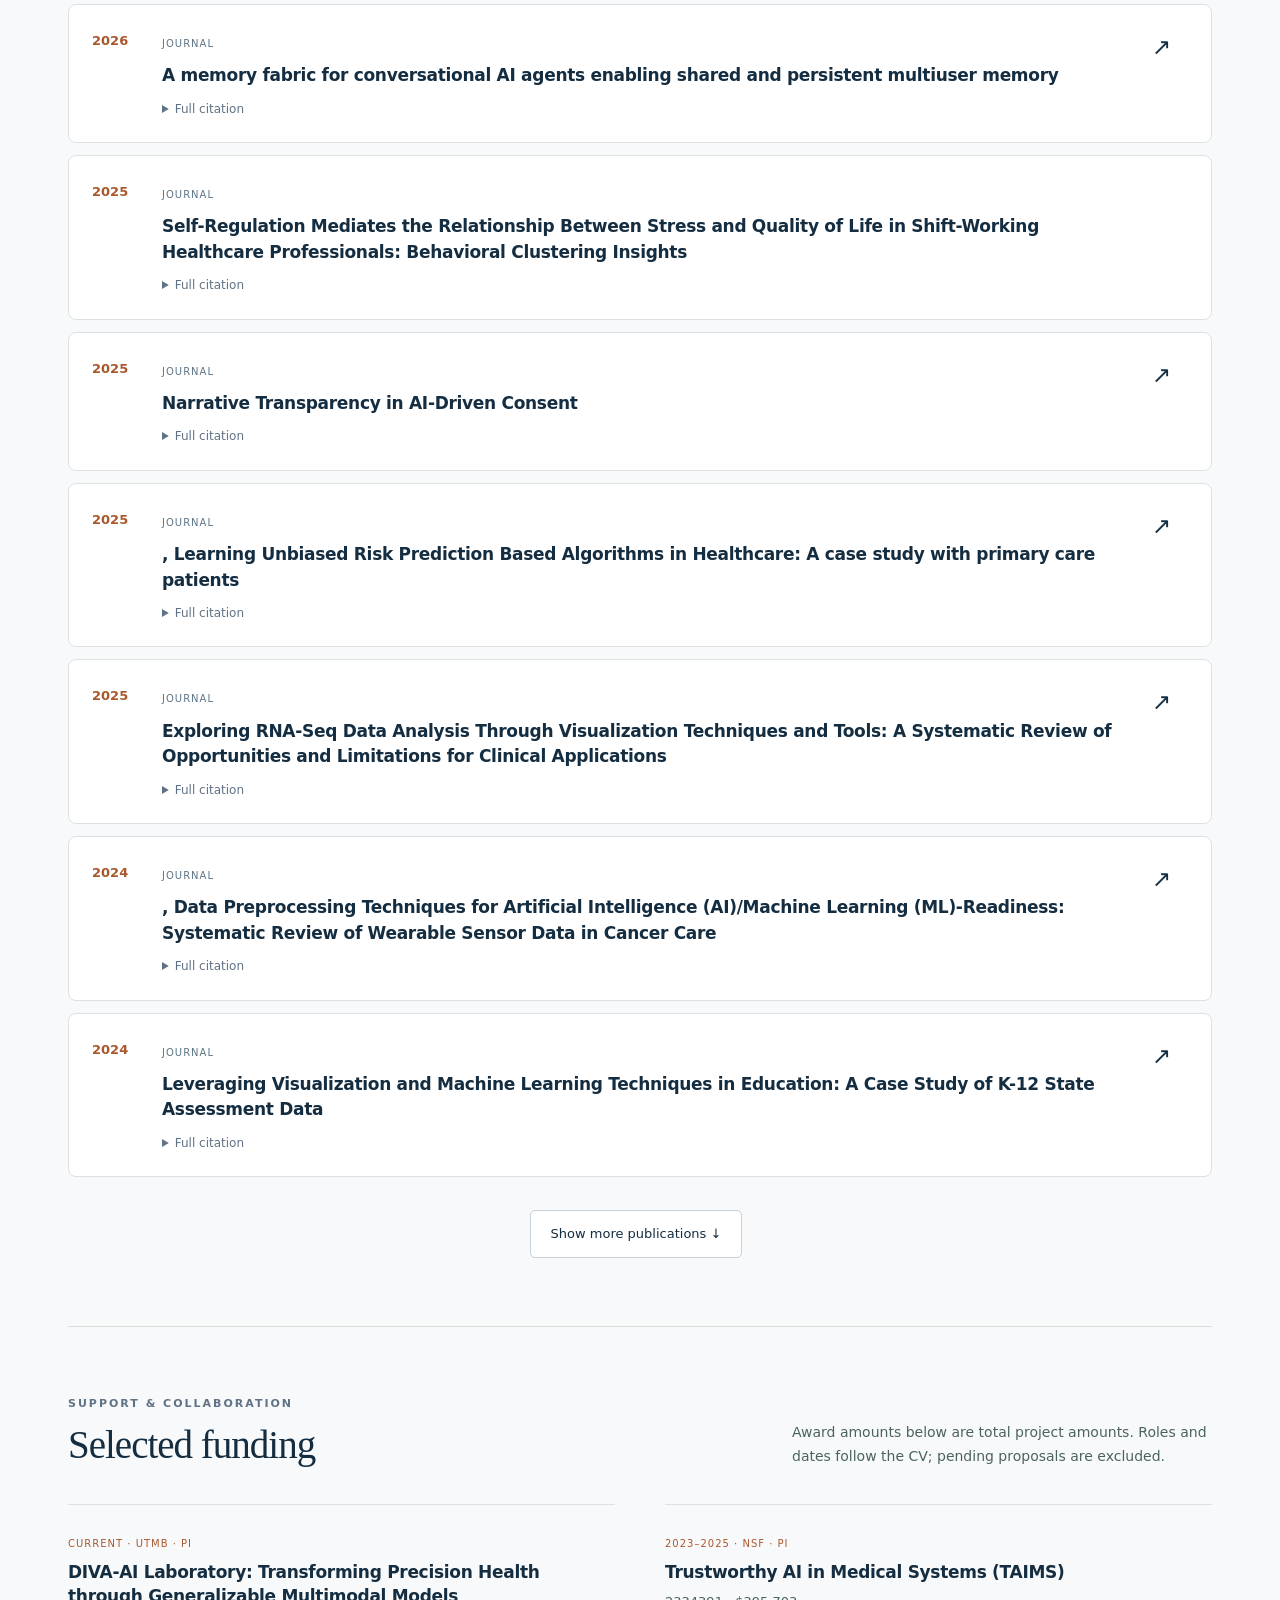
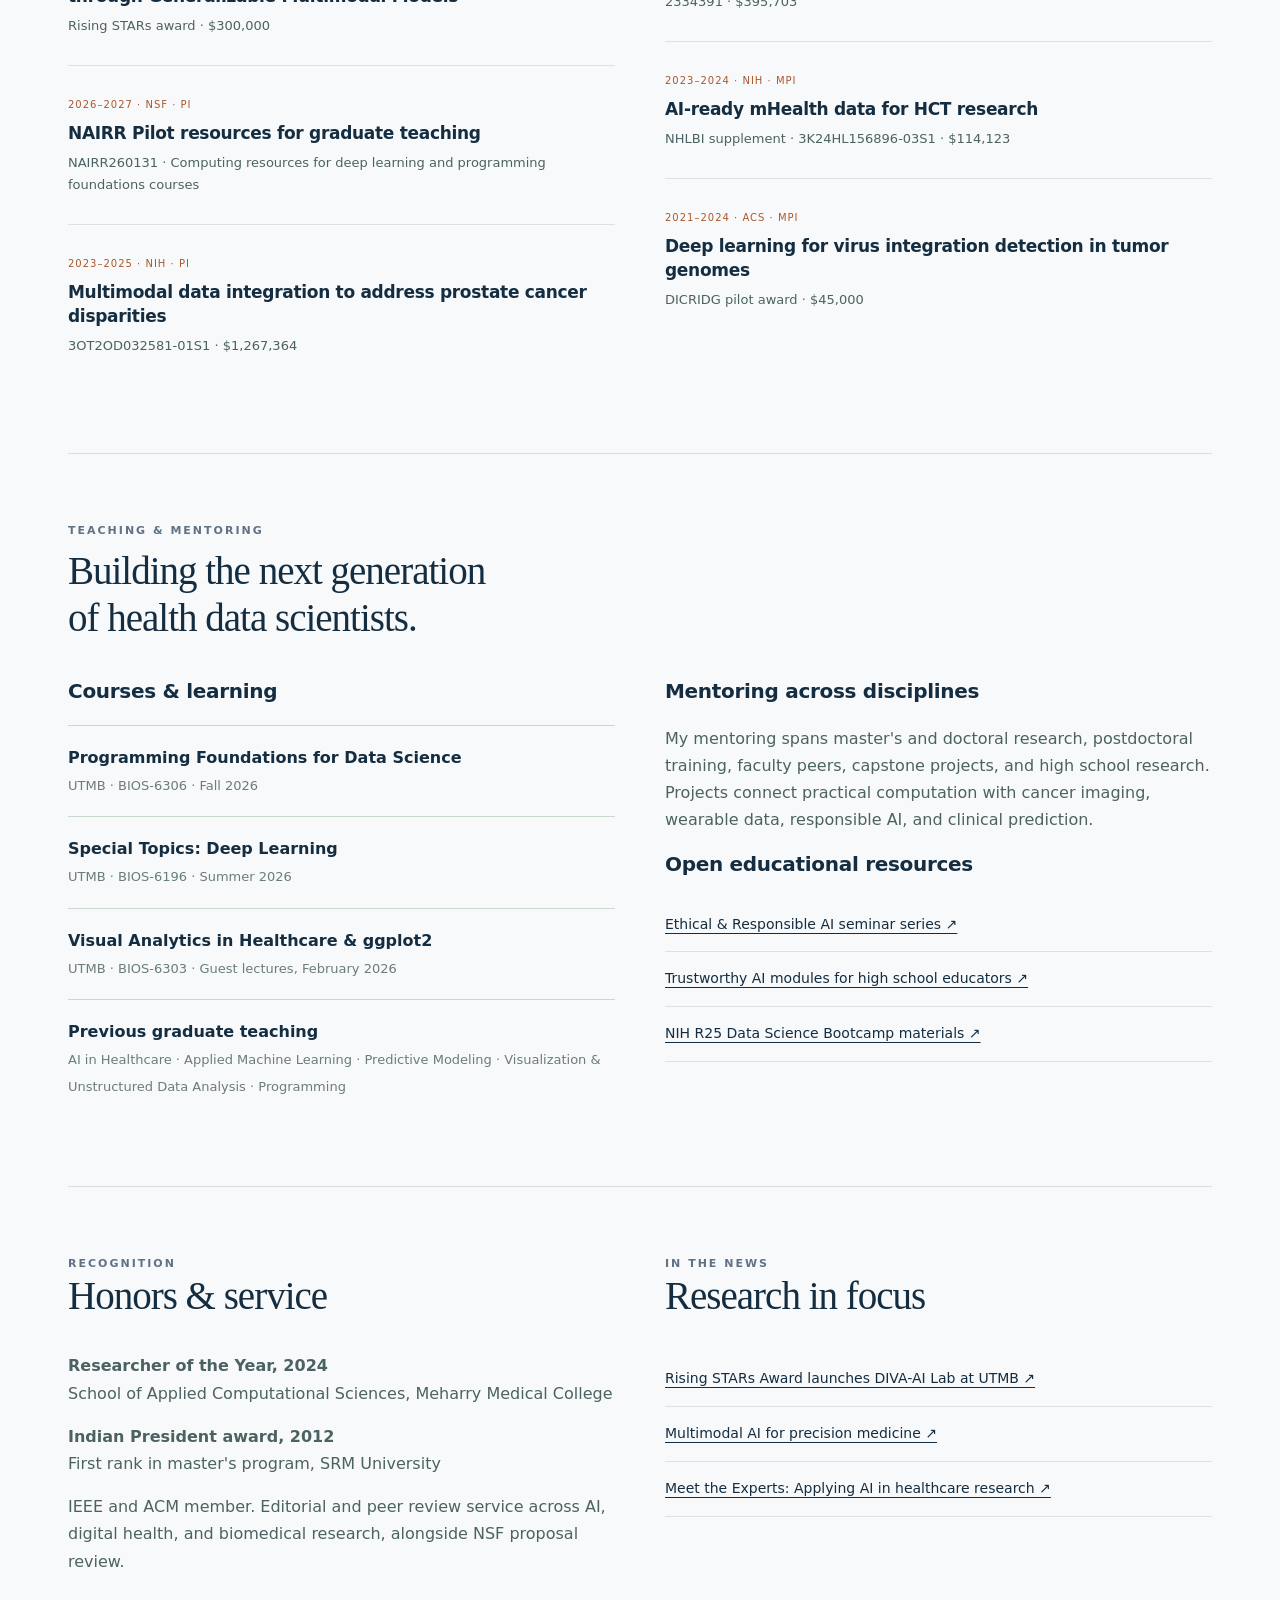
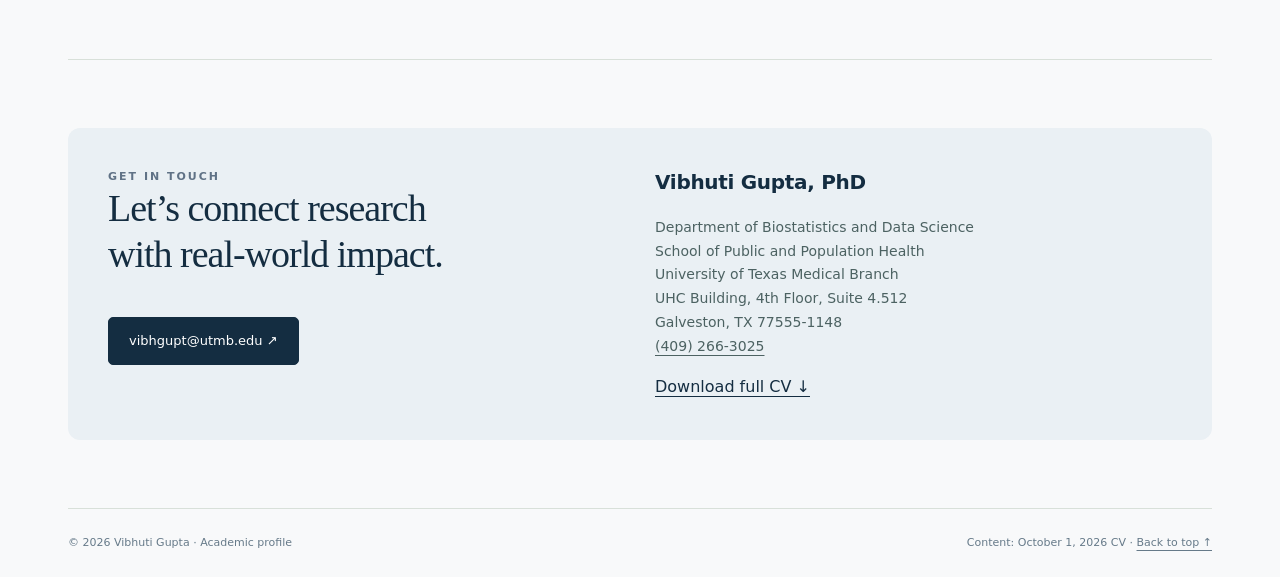
==== commit bc61b0a5: "Improve academic profile design, mobile navigation and publication browsing" ====
--- a/index.html
+++ b/index.html
@@ -1,12 +1,12 @@
-<!doctype html><html lang="en"><head><meta charset="utf-8"><meta name="viewport" content="width=device-width,initial-scale=1"><meta name="description" content="Dr. Vibhuti Gupta — Associate Professor of Biostatistics and Data Science at UTMB. Multimodal AI, digital health, and trustworthy machine learning for precision medicine."><title>Vibhuti Gupta, PhD | AI for Precision Health</title><link rel="stylesheet" href="style.css"></head><body><header><div class="nav"><a class="brand" href="#home"><span>VG</span> Vibhuti Gupta, PhD</a><nav aria-label="Main navigation"><a href="#about">About</a><a href="#research">Research</a><a href="#publications">Publications</a><a href="#funding">Funding</a><a href="#teaching">Teaching</a><a href="#contact">Contact ↗</a></nav></div></header><main id="home"><div class="hero"><div><div class="eyebrow">Biostatistics · Data Science · UTMB</div><h1>Turning complex data<br>into <em>better health.</em></h1><p class="lead">I’m Vibhuti Gupta, an Associate Professor developing multimodal, reliable, equitable, and transparent AI for healthcare.</p><p>Department of Biostatistics &amp; Data Science<br>School of Public and Population Health</p><a class="btn" href="#research">Explore my research ↗</a><a class="btn secondary" href="Gupta_CV_UTMB.pdf" target="_blank" rel="noopener">View CV ↓</a></div><aside class="visual" aria-label="Conceptual illustration of multimodal healthcare data"><div class="eyebrow">Connecting data. Advancing care.</div><svg viewBox="0 0 360 235" role="img" aria-label="Clinical, imaging, genomic and wearable data connected to AI"><g fill="none" stroke="#7fa294"><circle cx="180" cy="116" r="83"/><circle cx="180" cy="116" r="58" stroke-dasharray="3 7"/><path d="M70 50L180 116 290 50M70 185L180 116 290 185M180 116V15M180 116V220"/></g><g fill="#195b52"><circle cx="180" cy="116" r="32"/><circle cx="70" cy="50" r="7"/><circle cx="290" cy="50" r="7"/><circle cx="70" cy="185" r="7"/><circle cx="290" cy="185" r="7"/></g><g font-family="Arial" font-size="11" fill="#315b4b" text-anchor="middle"><text x="70" y="32">CLINICAL</text><text x="290" y="32">IMAGING</text><text x="70" y="211">GENOMICS</text><text x="290" y="211">WEARABLES</text><text x="180" y="122" fill="white" font-size="18">AI</text></g></svg><div><strong>DIVA-AI Laboratory</strong><br><small>Discovery and Innovation through Visual Analytics and AI</small></div></aside></div><div class="strip"><div><strong>63</strong><span>Articles, papers &amp; abstracts in CV</span></div><div><strong>884</strong><span>Citations · October 1, 2026</span></div><div><strong>15</strong><span>h-index · October 1, 2026</span></div><div><strong>4</strong><span>Connected research directions</span></div></div>
+<!doctype html><html lang="en"><head><meta charset="utf-8"><meta name="viewport" content="width=device-width,initial-scale=1"><meta name="description" content="Dr. Vibhuti Gupta — Associate Professor of Biostatistics and Data Science at UTMB. Multimodal AI, digital health, and trustworthy machine learning for precision medicine."><title>Vibhuti Gupta, PhD | AI for Precision Health</title><meta name="theme-color" content="#142d41"><meta property="og:title" content="Vibhuti Gupta, PhD | AI for Precision Health"><meta property="og:description" content="Multimodal AI, digital health, and trustworthy machine learning at UTMB."><link rel="icon" href="favicon.svg" type="image/svg+xml"><link rel="stylesheet" href="style.css?v=2"></head><body><a class="skip" href="#about">Skip to content</a><header><div class="nav"><a class="brand" href="#home"><span>VG</span> Vibhuti Gupta, PhD</a><button class="menu-toggle" aria-expanded="false" aria-controls="main-nav">Menu <span>☰</span></button><nav id="main-nav" aria-label="Main navigation"><a href="#about">About</a><a href="#research">Research</a><a href="#publications">Publications</a><a href="#funding">Funding</a><a href="#teaching">Teaching</a><a href="#contact">Contact ↗</a></nav></div></header><main id="home"><div class="hero"><div><div class="eyebrow">Biostatistics · Data Science · UTMB</div><p class="profile-name">Vibhuti Gupta, PhD</p><h1>AI that connects data<br>to <em>better health.</em></h1><p class="lead">Associate Professor of Biostatistics &amp; Data Science, developing multimodal, reliable, equitable, and transparent AI for healthcare.</p><p>Department of Biostatistics &amp; Data Science<br>School of Public and Population Health</p><a class="btn" href="#research">Explore my research ↗</a><a class="btn secondary" href="Gupta_CV_UTMB.pdf" target="_blank" rel="noopener">View CV ↓</a></div><aside class="visual" aria-label="Conceptual illustration of multimodal healthcare data"><div class="eyebrow">DIVA-AI / Precision Health</div><svg viewBox="0 0 360 235" role="img" aria-label="Clinical, imaging, genomic and wearable data connected to AI"><g fill="none" stroke="#7fa294"><circle cx="180" cy="116" r="83"/><circle cx="180" cy="116" r="58" stroke-dasharray="3 7"/><path d="M70 50L180 116 290 50M70 185L180 116 290 185M180 116V15M180 116V220"/></g><g fill="#195b52"><circle cx="180" cy="116" r="32"/><circle cx="70" cy="50" r="7"/><circle cx="290" cy="50" r="7"/><circle cx="70" cy="185" r="7"/><circle cx="290" cy="185" r="7"/></g><g font-family="Arial" font-size="11" fill="#315b4b" text-anchor="middle"><text x="70" y="32">CLINICAL</text><text x="290" y="32">IMAGING</text><text x="70" y="211">GENOMICS</text><text x="290" y="211">WEARABLES</text><text x="180" y="122" fill="white" font-size="18">AI</text></g></svg><div><strong>DIVA-AI Laboratory</strong><br><small>Discovery and Innovation through Visual Analytics and AI</small></div></aside></div><div class="strip"><div><strong>63</strong><span>Articles, papers &amp; abstracts in CV</span></div><div><strong>884</strong><span>Citations · October 1, 2026</span></div><div><strong>15</strong><span>h-index · October 1, 2026</span></div><div><strong>4</strong><span>Connected research directions</span></div></div>
 <section id="about"><div class="section-head"><div><div class="eyebrow">About</div><h2>Computer science meets<br>population health.</h2></div></div><div class="two"><div><p>My research translates heterogeneous healthcare data into actionable insights for diagnostics, treatment, and patient outcomes. I study how machine learning can bring together longitudinal clinical records, imaging, genomics, and digital health streams.</p><p>At UTMB, my work connects multimodal modeling with data quality, fairness, and human-centered tools. Applications span cancer, chronic disease management, and mental health.</p><p>Before joining UTMB in September 2025, I served on the faculty at Meharry Medical College and directed its mHealth Wearable Sensors Lab. I completed my postdoctoral training in hematology/oncology at the University of Michigan.</p><a href="https://github.com/vibgupta123" target="_blank" rel="noopener">GitHub ↗</a></div><div class="timeline"><div><span class="eyebrow">2025 — Present</span><h3>Associate Professor, UTMB</h3><p>Biostatistics &amp; Data Science · Tenure-track</p></div><div><span class="eyebrow">2021 — 2025</span><h3>Faculty, Meharry Medical College</h3><p>Assistant Professor; promoted to Associate Professor in July 2025</p></div><div><span class="eyebrow">2020 — 2021</span><h3>Postdoctoral Fellow, University of Michigan</h3><p>Pediatrics · Hematology/Oncology</p></div><div><span class="eyebrow">2019</span><h3>PhD in Computer Science</h3><p>Texas Tech University · Big data stream analytics with AI</p></div><div><span class="eyebrow">2012 / 2010</span><h3>MTech / BTech in Computer Science</h3><p>SRM University / BIET, Jhansi</p></div></div></div></section>
 <section id="research"><div class="section-head"><div><div class="eyebrow">Research</div><h2>Many data sources.<br>One connected perspective.</h2></div><p>Methods and tools that make healthcare AI more useful, interpretable, and responsible.</p></div><div class="research">
 <article class="theme"><span class="number">01 / PRECISION MEDICINE</span><h3>Multimodal AI for enhanced diagnostics</h3><p>Integrating clinical, genomic, and imaging information to improve risk stratification, with a focus on prostate cancer and precision oncology.</p><span class="tags">FOUNDATION MODELS · HISTOPATHOLOGY · DATA FUSION</span></article>
 <article class="theme"><span class="number">02 / DIGITAL HEALTH</span><h3>Personalized mHealth &amp; wearables</h3><p>Analyzing longitudinal sensor streams to support chronic disease management, mental health, and patients and caregivers undergoing hematopoietic cell transplantation.</p><span class="tags">WEARABLE SENSORS · LONGITUDINAL DATA · CANCER SUPPORT</span></article>
 <article class="theme"><span class="number">03 / TRUSTWORTHY AI</span><h3>Data quality, fairness &amp; security</h3><p>Developing preprocessing methods and evaluating bias to improve AI readiness, reliability, and equity in clinical machine learning.</p><span class="tags">DATA PREPROCESSING · FAIRNESS · PRIVACY</span></article>
 <article class="theme"><span class="number">04 / HUMAN-CENTERED TOOLS</span><h3>Visual analytics &amp; applied AI</h3><p>Connecting computational methods with user-centered design, interpretable visualizations, and practical tools for research and healthcare.</p><span class="tags">VISUALIZATION · INTERPRETABILITY · TOOL DEVELOPMENT</span></article></div><div class="lab"><h3>DIVA-AI Lab</h3><p>Supported by a $300,000 UTMB Rising STARs award, the laboratory focuses on generalizable multimodal models for precision health. Its research connects discovery, visual analytics, and responsible AI.</p></div></section>
-<section id="publications"><div class="section-head"><div><div class="eyebrow">Scholarship</div><h2>Publications</h2></div><p>Published journal articles and conference papers from the supplied CV. Search by topic, author, or venue.</p></div><div class="filters"><input id="search" type="search" placeholder="Search publications…" aria-label="Search publications"><select id="type" aria-label="Publication type"><option value="all">All publication types</option><option>Journal</option><option>Conference</option></select><select id="year" aria-label="Publication year"><option value="all">All years</option></select></div><p id="count" role="status"></p><div id="publist"></div><noscript><p>Enable JavaScript to search the bibliography, or <a href="Gupta_CV_UTMB.pdf">read the full CV</a>.</p></noscript></section>
+<section id="publications"><div class="section-head"><div><div class="eyebrow">Scholarship</div><h2>Publications</h2></div><p>Explore journal articles and conference papers across precision medicine, digital health, and responsible AI.</p></div><div class="filters"><input id="search" type="search" placeholder="Search publications…" aria-label="Search publications"><select id="type" aria-label="Publication type"><option value="all">All publication types</option><option>Journal</option><option>Conference</option></select><select id="year" aria-label="Publication year"><option value="all">All years</option></select></div><div class="topic-filters" aria-label="Quick publication searches"><button data-topic="" class="active">All topics</button><button data-topic="cancer">Cancer</button><button data-topic="wearable">Wearables</button><button data-topic="visual">Visualization</button><button data-topic="diabetes">Diabetes</button></div><div class="results-toolbar"><p id="count" role="status"></p><button id="reset-filters" class="text-button">Reset filters ↺</button></div><div id="publist"></div><div class="pagination"><button id="show-more" class="btn secondary" hidden>Show more publications ↓</button></div><noscript><p>Enable JavaScript to search the bibliography, or <a href="Gupta_CV_UTMB.pdf">read the full CV</a>.</p></noscript></section>
 <section id="funding"><div class="section-head"><div><div class="eyebrow">Support &amp; collaboration</div><h2>Selected funding</h2></div><p>Award amounts below are total project amounts. Roles and dates follow the CV; pending proposals are excluded.</p></div><div class="two"><div><article class="grant"><span class="badge">Current · UTMB · PI</span><h3>DIVA-AI Laboratory: Transforming Precision Health through Generalizable Multimodal Models</h3><p>Rising STARs award · $300,000</p></article><article class="grant"><span class="badge">2026–2027 · NSF · PI</span><h3>NAIRR Pilot resources for graduate teaching</h3><p>NAIRR260131 · Computing resources for deep learning and programming foundations courses</p></article><article class="grant"><span class="badge">2023–2025 · NIH · PI</span><h3>Multimodal data integration to address prostate cancer disparities</h3><p>3OT2OD032581-01S1 · $1,267,364</p></article></div><div><article class="grant"><span class="badge">2023–2025 · NSF · PI</span><h3>Trustworthy AI in Medical Systems (TAIMS)</h3><p>2334391 · $395,703</p></article><article class="grant"><span class="badge">2023–2024 · NIH · MPI</span><h3>AI-ready mHealth data for HCT research</h3><p>NHLBI supplement · 3K24HL156896-03S1 · $114,123</p></article><article class="grant"><span class="badge">2021–2024 · ACS · MPI</span><h3>Deep learning for virus integration detection in tumor genomes</h3><p>DICRIDG pilot award · $45,000</p></article></div></div></section>
 <section id="teaching"><div class="section-head"><div><div class="eyebrow">Teaching &amp; mentoring</div><h2>Building the next generation<br>of health data scientists.</h2></div></div><div class="two"><div><h3>Courses &amp; learning</h3><div class="course"><strong>Programming Foundations for Data Science</strong><span>UTMB · BIOS-6306 · Fall 2026</span></div><div class="course"><strong>Special Topics: Deep Learning</strong><span>UTMB · BIOS-6196 · Summer 2026</span></div><div class="course"><strong>Visual Analytics in Healthcare &amp; ggplot2</strong><span>UTMB · BIOS-6303 · Guest lectures, February 2026</span></div><div class="course"><strong>Previous graduate teaching</strong><span>AI in Healthcare · Applied Machine Learning · Predictive Modeling · Visualization &amp; Unstructured Data Analysis · Programming</span></div></div><div><h3>Mentoring across disciplines</h3><p>My mentoring spans master's and doctoral research, postdoctoral training, faculty peers, capstone projects, and high school research. Projects connect practical computation with cancer imaging, wearable data, responsible AI, and clinical prediction.</p><h3>Open educational resources</h3><a class="resource" href="https://github.com/vibgupta123/Ethical-and-Responsible-AI-seminar-series" target="_blank" rel="noopener">Ethical &amp; Responsible AI seminar series ↗</a><a class="resource" href="https://github.com/vibgupta123/Trustworthy-AI-teaching-modules-for-High-school-educators" target="_blank" rel="noopener">Trustworthy AI modules for high school educators ↗</a><a class="resource" href="https://github.com/vibgupta123/NIH-R25-Talks" target="_blank" rel="noopener">NIH R25 Data Science Bootcamp materials ↗</a></div></div></section>
 <section><div class="two"><div><div class="eyebrow">Recognition</div><h2>Honors &amp; service</h2><p><strong>Researcher of the Year, 2024</strong><br>School of Applied Computational Sciences, Meharry Medical College</p><p><strong>Indian President award, 2012</strong><br>First rank in master's program, SRM University</p><p>IEEE and ACM member. Editorial and peer review service across AI, digital health, and biomedical research, alongside NSF proposal review.</p></div><div><div class="eyebrow">In the news</div><h2>Research in focus</h2><a class="resource" href="https://www.utmb.edu/spph/about-us/home/news/2026/06/10/rising-stars-award-launches-diva-ai-lab" target="_blank" rel="noopener">Rising STARs Award launches DIVA-AI Lab at UTMB ↗</a><a class="resource" href="https://www.utmb.edu/spph/about-us/news/article/news/2026/03/05/multimodal-ai-precision-medicine-hcor-works-in-progress" target="_blank" rel="noopener">Multimodal AI for precision medicine ↗</a><a class="resource" href="https://www.utmb.edu/spph/about-us/news/article/news/2026/02/20/meet-the-experts-dr-vibhuti-gupta-on-ai-in-healthcare" target="_blank" rel="noopener">Meet the Experts: Applying AI in healthcare research ↗</a></div></div></section>
-<section id="contact"><div class="contact"><div><div class="eyebrow">Get in touch</div><h2>Let’s connect research<br>with real-world impact.</h2><a class="btn" href="mailto:vibhgupt@utmb.edu">vibhgupt@utmb.edu ↗</a></div><div><h3>Vibhuti Gupta, PhD</h3><p>Department of Biostatistics and Data Science<br>School of Public and Population Health<br>University of Texas Medical Branch<br>UHC Building, 4th Floor, Suite 4.512<br>Galveston, TX 77555-1148<br><a href="tel:+14092663025">(409) 266-3025</a></p><a href="Gupta_CV_UTMB.pdf" download>Download full CV ↓</a></div></div></section></main><footer><span>© 2026 Vibhuti Gupta · Academic profile</span><span>Based on CV dated October 1, 2026</span></footer><script src="app.js"></script></body></html>+<section id="contact"><div class="contact"><div><div class="eyebrow">Get in touch</div><h2>Let’s connect research<br>with real-world impact.</h2><a class="btn" href="mailto:vibhgupt@utmb.edu">vibhgupt@utmb.edu ↗</a></div><div><h3>Vibhuti Gupta, PhD</h3><p>Department of Biostatistics and Data Science<br>School of Public and Population Health<br>University of Texas Medical Branch<br>UHC Building, 4th Floor, Suite 4.512<br>Galveston, TX 77555-1148<br><a href="tel:+14092663025">(409) 266-3025</a></p><a href="Gupta_CV_UTMB.pdf" download>Download full CV ↓</a></div></div></section></main><footer><span>© 2026 Vibhuti Gupta · Academic profile</span><span>Content: October 1, 2026 CV · <a href="#home">Back to top ↑</a></span></footer><script src="app.js?v=2"></script></body></html>
--- a/style.css
+++ b/style.css
@@ -1 +1,5 @@
-*{box-sizing:border-box}html{scroll-behavior:smooth;scroll-padding-top:90px}body{margin:0;background:#f7f8f5;color:#172e31;font:16px/1.7 Arial,sans-serif}a{color:inherit;text-underline-offset:4px}button,input,select{font:inherit}header{position:sticky;top:0;z-index:5;background:#f7f8f5f5;border-bottom:1px solid #d9e1dc}.nav{max-width:1200px;margin:auto;padding:19px 28px;display:flex;align-items:center;justify-content:space-between;gap:24px}.brand{font-weight:700;text-decoration:none;letter-spacing:-.6px}.brand span{background:#195b52;color:white;padding:6px 9px;margin-right:10px}nav{display:flex;gap:23px;font-size:13px}nav a{text-decoration:none}nav a:hover{color:#a25828}main{max-width:1200px;margin:auto;padding:0 28px}.hero{padding:80px 0 65px;display:grid;grid-template-columns:1.45fr 1fr;gap:64px;align-items:center}.eyebrow{font-size:11px;letter-spacing:2px;text-transform:uppercase;color:#55756a;font-weight:700}h1,h2,h3,p{margin-top:0}h1{font-family:Georgia,serif;font-size:76px;line-height:1.05;letter-spacing:-3px;margin:19px 0 24px}h1 em{color:#247063;font-weight:400}h2{font:42px/1.2 Georgia,serif;letter-spacing:-1px}h3{font-size:20px;line-height:1.4}p{color:#4c6262}.lead{font-size:20px;max-width:660px}.btn{display:inline-block;background:#195b52;color:white;text-decoration:none;padding:11px 20px;font-size:13px;border:1px solid #195b52;margin:8px 8px 0 0}.btn.secondary{background:transparent;color:#195b52}.visual{background:#e4ece5;position:relative;padding:30px;min-height:390px;display:flex;flex-direction:column;justify-content:space-between;overflow:hidden}.visual svg{width:100%;height:235px}.visual strong{font:27px Georgia,serif}.visual small{color:#517266}.affiliation{border-top:1px solid #cedbd2;padding-top:18px;font-size:13px}.strip{display:grid;grid-template-columns:repeat(4,1fr);border-top:1px solid #cdd8d1;border-bottom:1px solid #cdd8d1;margin-bottom:20px}.strip div{padding:24px 20px;border-right:1px solid #cdd8d1}.strip div:last-child{border:0}.strip strong{display:block;font:32px Georgia,serif}.strip span{font-size:12px;color:#617574}section{padding:68px 0;border-bottom:1px solid #d8e0d9}.section-head{display:flex;align-items:flex-end;justify-content:space-between;gap:25px;margin-bottom:30px}.section-head h2{margin:8px 0 0}.section-head p{max-width:420px;font-size:14px;margin:0}.two{display:grid;grid-template-columns:1fr 1fr;gap:50px}.research{display:grid;grid-template-columns:1fr 1fr;gap:0 45px}.theme{border-top:1px solid #bbcfc3;padding:26px 0}.number{color:#8a5837;font-size:12px;letter-spacing:2px}.theme p{font-size:15px}.tags{font-size:11px;letter-spacing:.6px;color:#286754}.lab{background:#193f39;color:white;padding:35px;margin-top:25px;display:flex;justify-content:space-between;gap:35px}.lab p{color:#c5d9ce;max-width:700px;margin:0}.lab h3{font:30px Georgia,serif;min-width:170px}.filters{display:flex;gap:12px;margin-bottom:25px;flex-wrap:wrap}input,select{background:white;border:1px solid #b9c9bf;padding:12px;color:#193f39}input{flex:1;min-width:180px}.pub{display:grid;grid-template-columns:65px 1fr 32px;gap:20px;padding:24px 0;border-top:1px solid #d8e0d9}.pub p{margin:7px 0;font-size:14px}.pub .year{font-size:12px;color:#6c8179}.pub a{font-size:23px;text-decoration:none}.badge{font-size:10px;letter-spacing:1px;text-transform:uppercase;color:#216e5c}.grant{padding:23px 0;border-top:1px solid #ccd8d0}.grant h3{font-size:17px;margin:6px 0}.grant p{font-size:13px;margin:5px 0}.timeline{padding-left:22px;border-left:1px solid #b9ccc1}.timeline div{padding-bottom:25px}.timeline h3{font-size:17px;margin:4px 0}.timeline p{font-size:14px;margin:0}.course{padding:18px 0;border-top:1px solid #cad8ce}.course strong{display:block}.course span{font-size:13px;color:#6a7d76}.resource{display:block;padding:15px 0;border-bottom:1px solid #cdd8d0;font-size:14px}.contact{background:#e8eee6;padding:40px;display:grid;grid-template-columns:1fr 1fr;gap:30px}.contact h2{font-size:38px}.contact p{font-size:14px}footer{max-width:1200px;margin:auto;padding:25px 28px;font-size:11px;color:#6a7d76;display:flex;justify-content:space-between}.empty{padding:25px}#count{font-size:12px;color:#61796d}a:focus-visible,button:focus-visible,input:focus-visible,select:focus-visible{outline:3px solid #bd8546;outline-offset:4px}@media(max-width:850px){.hero{grid-template-columns:1fr;gap:30px;padding:45px 0}.visual{min-height:260px}.visual svg{height:180px}h1{font-size:59px}.two,.research,.contact{grid-template-columns:1fr;gap:25px}.nav{align-items:flex-start;flex-direction:column;gap:14px}nav{width:100%;overflow:auto;gap:19px;white-space:nowrap}.strip{grid-template-columns:1fr 1fr}.strip div{padding:18px}.section-head{align-items:flex-start;flex-direction:column}.lab{flex-direction:column;gap:10px}section{padding:45px 0}.pub{grid-template-columns:45px 1fr 24px;gap:10px}h2{font-size:35px}}@media(prefers-reduced-motion:reduce){html{scroll-behavior:auto}}+*{box-sizing:border-box}html{scroll-behavior:smooth;scroll-padding-top:90px}body{margin:0;background:#f7f8f5;color:#172e31;font:16px/1.7 Arial,sans-serif}a{color:inherit;text-underline-offset:4px}button,input,select{font:inherit}header{position:sticky;top:0;z-index:5;background:#f7f8f5f5;border-bottom:1px solid #d9e1dc}.nav{max-width:1200px;margin:auto;padding:19px 28px;display:flex;align-items:center;justify-content:space-between;gap:24px}.brand{font-weight:700;text-decoration:none;letter-spacing:-.6px}.brand span{background:#195b52;color:white;padding:6px 9px;margin-right:10px}nav{display:flex;gap:23px;font-size:13px}nav a{text-decoration:none}nav a:hover{color:#a25828}main{max-width:1200px;margin:auto;padding:0 28px}.hero{padding:80px 0 65px;display:grid;grid-template-columns:1.45fr 1fr;gap:64px;align-items:center}.eyebrow{font-size:11px;letter-spacing:2px;text-transform:uppercase;color:#55756a;font-weight:700}h1,h2,h3,p{margin-top:0}h1{font-family:Georgia,serif;font-size:76px;line-height:1.05;letter-spacing:-3px;margin:19px 0 24px}h1 em{color:#247063;font-weight:400}h2{font:42px/1.2 Georgia,serif;letter-spacing:-1px}h3{font-size:20px;line-height:1.4}p{color:#4c6262}.lead{font-size:20px;max-width:660px}.btn{display:inline-block;background:#195b52;color:white;text-decoration:none;padding:11px 20px;font-size:13px;border:1px solid #195b52;margin:8px 8px 0 0}.btn.secondary{background:transparent;color:#195b52}.visual{background:#e4ece5;position:relative;padding:30px;min-height:390px;display:flex;flex-direction:column;justify-content:space-between;overflow:hidden}.visual svg{width:100%;height:235px}.visual strong{font:27px Georgia,serif}.visual small{color:#517266}.affiliation{border-top:1px solid #cedbd2;padding-top:18px;font-size:13px}.strip{display:grid;grid-template-columns:repeat(4,1fr);border-top:1px solid #cdd8d1;border-bottom:1px solid #cdd8d1;margin-bottom:20px}.strip div{padding:24px 20px;border-right:1px solid #cdd8d1}.strip div:last-child{border:0}.strip strong{display:block;font:32px Georgia,serif}.strip span{font-size:12px;color:#617574}section{padding:68px 0;border-bottom:1px solid #d8e0d9}.section-head{display:flex;align-items:flex-end;justify-content:space-between;gap:25px;margin-bottom:30px}.section-head h2{margin:8px 0 0}.section-head p{max-width:420px;font-size:14px;margin:0}.two{display:grid;grid-template-columns:1fr 1fr;gap:50px}.research{display:grid;grid-template-columns:1fr 1fr;gap:0 45px}.theme{border-top:1px solid #bbcfc3;padding:26px 0}.number{color:#8a5837;font-size:12px;letter-spacing:2px}.theme p{font-size:15px}.tags{font-size:11px;letter-spacing:.6px;color:#286754}.lab{background:#193f39;color:white;padding:35px;margin-top:25px;display:flex;justify-content:space-between;gap:35px}.lab p{color:#c5d9ce;max-width:700px;margin:0}.lab h3{font:30px Georgia,serif;min-width:170px}.filters{display:flex;gap:12px;margin-bottom:25px;flex-wrap:wrap}input,select{background:white;border:1px solid #b9c9bf;padding:12px;color:#193f39}input{flex:1;min-width:180px}.pub{display:grid;grid-template-columns:65px 1fr 32px;gap:20px;padding:24px 0;border-top:1px solid #d8e0d9}.pub p{margin:7px 0;font-size:14px}.pub .year{font-size:12px;color:#6c8179}.pub a{font-size:23px;text-decoration:none}.badge{font-size:10px;letter-spacing:1px;text-transform:uppercase;color:#216e5c}.grant{padding:23px 0;border-top:1px solid #ccd8d0}.grant h3{font-size:17px;margin:6px 0}.grant p{font-size:13px;margin:5px 0}.timeline{padding-left:22px;border-left:1px solid #b9ccc1}.timeline div{padding-bottom:25px}.timeline h3{font-size:17px;margin:4px 0}.timeline p{font-size:14px;margin:0}.course{padding:18px 0;border-top:1px solid #cad8ce}.course strong{display:block}.course span{font-size:13px;color:#6a7d76}.resource{display:block;padding:15px 0;border-bottom:1px solid #cdd8d0;font-size:14px}.contact{background:#e8eee6;padding:40px;display:grid;grid-template-columns:1fr 1fr;gap:30px}.contact h2{font-size:38px}.contact p{font-size:14px}footer{max-width:1200px;margin:auto;padding:25px 28px;font-size:11px;color:#6a7d76;display:flex;justify-content:space-between}.empty{padding:25px}#count{font-size:12px;color:#61796d}a:focus-visible,button:focus-visible,input:focus-visible,select:focus-visible{outline:3px solid #bd8546;outline-offset:4px}@media(max-width:850px){.hero{grid-template-columns:1fr;gap:30px;padding:45px 0}.visual{min-height:260px}.visual svg{height:180px}h1{font-size:59px}.two,.research,.contact{grid-template-columns:1fr;gap:25px}.nav{align-items:flex-start;flex-direction:column;gap:14px}nav{width:100%;overflow:auto;gap:19px;white-space:nowrap}.strip{grid-template-columns:1fr 1fr}.strip div{padding:18px}.section-head{align-items:flex-start;flex-direction:column}.lab{flex-direction:column;gap:10px}section{padding:45px 0}.pub{grid-template-columns:45px 1fr 24px;gap:10px}h2{font-size:35px}}@media(prefers-reduced-motion:reduce){html{scroll-behavior:auto}}
+/* Academic editorial refresh */
+:root{--ink:#142d41;--accent:#aa582c;--line:#dce1e4;--paper:#f8f9fa}body{background:var(--paper);color:var(--ink);font-family:system-ui,-apple-system,BlinkMacSystemFont,"Segoe UI",sans-serif}header{background:#ffffffed;border-color:var(--line);backdrop-filter:blur(16px)}.nav{padding-top:17px;padding-bottom:17px}.brand span{background:var(--ink);border-radius:7px}.brand{letter-spacing:-.5px}nav a{padding:6px 0;border-bottom:2px solid transparent}nav a.active{border-color:var(--accent);color:var(--accent)}.hero{padding-top:70px;padding-bottom:65px;gap:44px}.profile-name{font-size:25px;font-weight:600;letter-spacing:-.8px;margin:17px 0 20px;color:var(--ink)}h1{font-size:clamp(45px,5.7vw,73px);letter-spacing:-2.8px;line-height:1.08;margin-top:0}h1 em{color:var(--accent)}.lead{font-size:18px;line-height:1.8;color:#465b6c;max-width:590px}.eyebrow{color:#607286;letter-spacing:2px}.btn{border-color:var(--ink);background:var(--ink);border-radius:5px;padding:12px 20px;transition:transform .2s,background .2s}.btn:hover{background:#244b66;transform:translateY(-2px)}.btn.secondary{color:var(--ink);border-color:#c6d0d7;background:white}.btn.secondary:hover{background:#e9eef2}.visual{background:var(--ink);color:white;border-radius:16px;min-height:420px;padding:30px;box-shadow:0 20px 45px #142d4115}.visual .eyebrow{color:#a9c4d4}.visual small{color:#b8cbd5;line-height:1.6;display:block;margin-top:10px}.visual svg{filter:brightness(1.9) saturate(.6)}.visual strong{font-size:30px}.strip{background:white;border:1px solid var(--line);border-radius:10px;overflow:hidden}.strip div{padding:25px}.strip strong{color:var(--ink);font-size:36px}.strip span{color:#647181;font-size:11px}.strip div{border-color:var(--line)}h2{font-size:39px;color:var(--ink)}h3{letter-spacing:-.3px}.section-head{margin-bottom:35px}.research{gap:20px}.theme{background:white;border:1px solid var(--line);border-radius:10px;padding:27px;transition:box-shadow .2s,transform .2s}.theme:hover{box-shadow:0 12px 26px #142d410d;transform:translateY(-3px)}.theme h3{margin:14px 0 12px}.number{color:var(--accent);font-weight:650;font-size:10px}.tags{color:#5b7183;font-size:10px;line-height:1.9}.lab{background:var(--ink);border-radius:10px;padding:32px}.lab h3{color:#fff}.lab p{color:#c7d6df}.timeline{border-color:#cbd6df}.timeline div{position:relative}.timeline div:before{content:"";position:absolute;left:-27px;top:7px;width:9px;height:9px;border-radius:50%;background:var(--accent);border:2px solid var(--paper)}.filters input,.filters select{border-radius:6px;border-color:#cbd4db;font-size:14px;padding:13px}.topic-filters{display:flex;gap:8px;flex-wrap:wrap}.topic-filters button{border:1px solid #d6dee4;border-radius:20px;background:white;color:#536a7b;padding:7px 14px;font-size:12px;cursor:pointer}.topic-filters button.active,.topic-filters button:hover{background:var(--ink);color:white;border-color:var(--ink)}.results-toolbar{display:flex;justify-content:space-between;align-items:center;margin:16px 0 5px}.results-toolbar p{margin:0}.text-button{border:0;background:none;color:#536a7b;cursor:pointer;font-size:12px}.pub{grid-template-columns:52px 1fr 36px;gap:18px;background:white;border:1px solid var(--line);padding:23px;margin-bottom:12px;border-radius:8px}.pub .year{font-weight:650;font-size:13px;color:var(--accent);padding-top:2px}.pub p{color:#536273;font-size:13px;line-height:1.7}.pub h3{font-size:17px;line-height:1.5;margin:8px 0;color:var(--ink)}.pub a{color:var(--ink)}.badge{color:#5d7586;font-size:10px}.pagination{text-align:center;margin-top:25px}.pagination button[hidden]{display:none}.grant{border-color:var(--line)}.grant .badge{color:var(--accent)}.contact{background:#eaf0f4;border-radius:12px;padding:40px}.resource{border-color:var(--line);transition:color .2s}.resource:hover{color:var(--accent)}.menu-toggle{display:none}.skip{position:fixed;left:20px;top:-60px;z-index:30;background:var(--ink);color:white;padding:10px 20px}.skip:focus{top:10px}button{cursor:pointer}footer{gap:18px;flex-wrap:wrap;color:#667a89}a:focus-visible,button:focus-visible,input:focus-visible,select:focus-visible{outline-color:var(--accent)}
+@media(max-width:850px){.nav{display:flex;flex-direction:row;flex-wrap:wrap;align-items:center;gap:0}.menu-toggle{display:block;border:1px solid #ccd5dd;border-radius:5px;background:white;padding:7px 10px;font-size:12px;color:var(--ink)}.menu-toggle span{margin-left:8px}nav{display:none;flex-basis:100%;flex-wrap:wrap;padding-top:17px;gap:9px 23px;overflow:visible;white-space:normal}nav.open{display:flex}.hero{padding-top:40px}.visual{min-height:320px}.profile-name{font-size:23px}.research{grid-template-columns:1fr 1fr;gap:15px}h1{font-size:57px}.pub{padding:18px}.contact{padding:27px}.brand{font-size:14px}.brand span{margin-right:6px}.section-head h2{font-size:34px}}@media(max-width:560px){main{padding:0 20px}.nav{padding:15px 20px}.research{grid-template-columns:1fr}h1{font-size:45px;letter-spacing:-1.8px}.hero{gap:28px}.visual{min-height:300px}.strip div{padding:18px 15px}.strip strong{font-size:30px}.strip span{font-size:10px}.filters select{flex:1;min-width:0;font-size:12px}.filters input{flex-basis:100%}.pub{grid-template-columns:1fr 24px;gap:7px}.pub .year{grid-column:1/-1}.pub h3{font-size:16px}.two{gap:28px}.contact h2{font-size:31px}}@media(prefers-reduced-motion:reduce){*{transition:none!important}}
+details summary{font-size:12px;color:#607286;cursor:pointer;margin-top:10px}details[open] summary{margin-bottom:8px}.pub details p{overflow-wrap:anywhere}
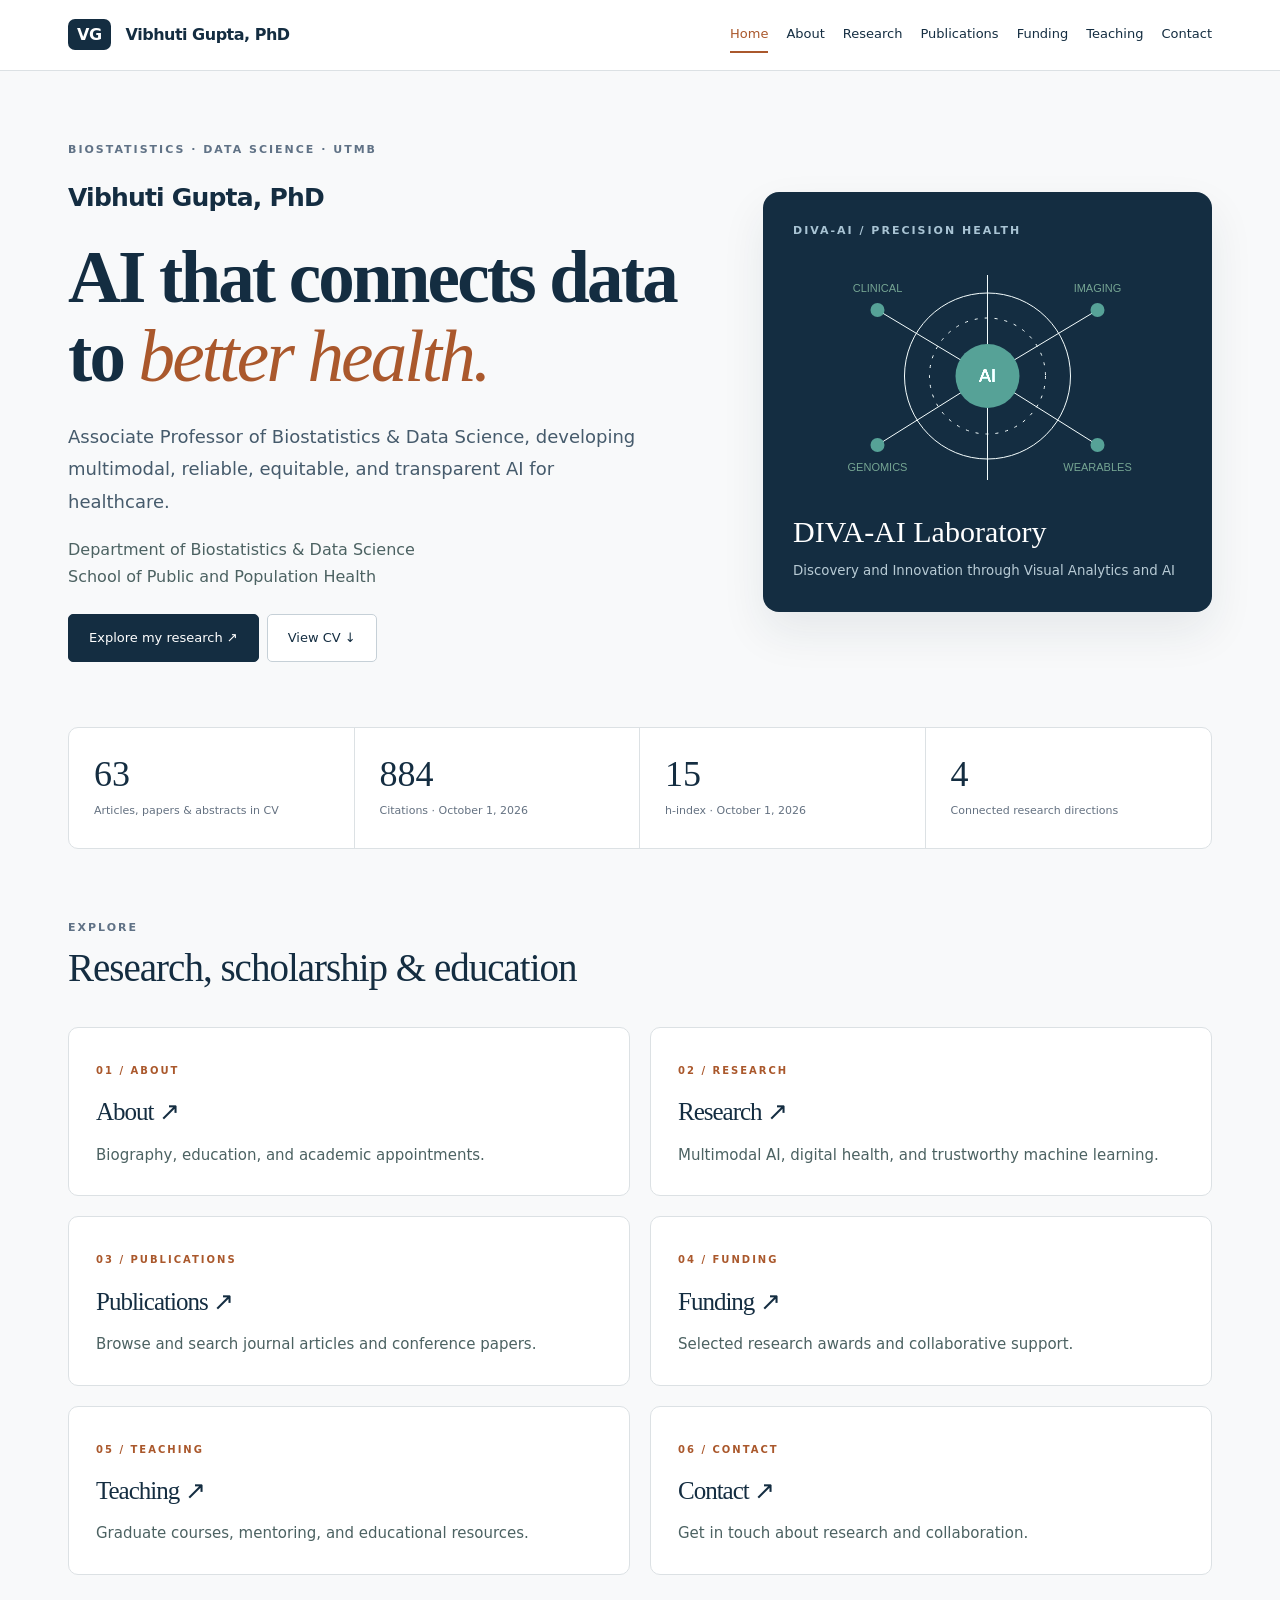
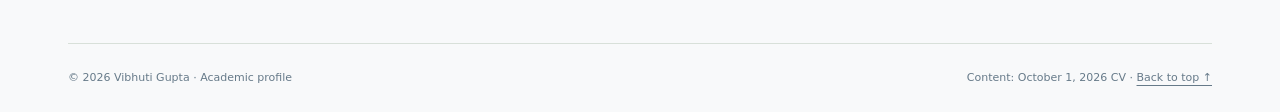
==== commit f67bf547: "Create dedicated pages for each faculty profile navigation tab" ====
--- a/index.html
+++ b/index.html
@@ -1,12 +1 @@
-<!doctype html><html lang="en"><head><meta charset="utf-8"><meta name="viewport" content="width=device-width,initial-scale=1"><meta name="description" content="Dr. Vibhuti Gupta — Associate Professor of Biostatistics and Data Science at UTMB. Multimodal AI, digital health, and trustworthy machine learning for precision medicine."><title>Vibhuti Gupta, PhD | AI for Precision Health</title><meta name="theme-color" content="#142d41"><meta property="og:title" content="Vibhuti Gupta, PhD | AI for Precision Health"><meta property="og:description" content="Multimodal AI, digital health, and trustworthy machine learning at UTMB."><link rel="icon" href="favicon.svg" type="image/svg+xml"><link rel="stylesheet" href="style.css?v=2"></head><body><a class="skip" href="#about">Skip to content</a><header><div class="nav"><a class="brand" href="#home"><span>VG</span> Vibhuti Gupta, PhD</a><button class="menu-toggle" aria-expanded="false" aria-controls="main-nav">Menu <span>☰</span></button><nav id="main-nav" aria-label="Main navigation"><a href="#about">About</a><a href="#research">Research</a><a href="#publications">Publications</a><a href="#funding">Funding</a><a href="#teaching">Teaching</a><a href="#contact">Contact ↗</a></nav></div></header><main id="home"><div class="hero"><div><div class="eyebrow">Biostatistics · Data Science · UTMB</div><p class="profile-name">Vibhuti Gupta, PhD</p><h1>AI that connects data<br>to <em>better health.</em></h1><p class="lead">Associate Professor of Biostatistics &amp; Data Science, developing multimodal, reliable, equitable, and transparent AI for healthcare.</p><p>Department of Biostatistics &amp; Data Science<br>School of Public and Population Health</p><a class="btn" href="#research">Explore my research ↗</a><a class="btn secondary" href="Gupta_CV_UTMB.pdf" target="_blank" rel="noopener">View CV ↓</a></div><aside class="visual" aria-label="Conceptual illustration of multimodal healthcare data"><div class="eyebrow">DIVA-AI / Precision Health</div><svg viewBox="0 0 360 235" role="img" aria-label="Clinical, imaging, genomic and wearable data connected to AI"><g fill="none" stroke="#7fa294"><circle cx="180" cy="116" r="83"/><circle cx="180" cy="116" r="58" stroke-dasharray="3 7"/><path d="M70 50L180 116 290 50M70 185L180 116 290 185M180 116V15M180 116V220"/></g><g fill="#195b52"><circle cx="180" cy="116" r="32"/><circle cx="70" cy="50" r="7"/><circle cx="290" cy="50" r="7"/><circle cx="70" cy="185" r="7"/><circle cx="290" cy="185" r="7"/></g><g font-family="Arial" font-size="11" fill="#315b4b" text-anchor="middle"><text x="70" y="32">CLINICAL</text><text x="290" y="32">IMAGING</text><text x="70" y="211">GENOMICS</text><text x="290" y="211">WEARABLES</text><text x="180" y="122" fill="white" font-size="18">AI</text></g></svg><div><strong>DIVA-AI Laboratory</strong><br><small>Discovery and Innovation through Visual Analytics and AI</small></div></aside></div><div class="strip"><div><strong>63</strong><span>Articles, papers &amp; abstracts in CV</span></div><div><strong>884</strong><span>Citations · October 1, 2026</span></div><div><strong>15</strong><span>h-index · October 1, 2026</span></div><div><strong>4</strong><span>Connected research directions</span></div></div>
-<section id="about"><div class="section-head"><div><div class="eyebrow">About</div><h2>Computer science meets<br>population health.</h2></div></div><div class="two"><div><p>My research translates heterogeneous healthcare data into actionable insights for diagnostics, treatment, and patient outcomes. I study how machine learning can bring together longitudinal clinical records, imaging, genomics, and digital health streams.</p><p>At UTMB, my work connects multimodal modeling with data quality, fairness, and human-centered tools. Applications span cancer, chronic disease management, and mental health.</p><p>Before joining UTMB in September 2025, I served on the faculty at Meharry Medical College and directed its mHealth Wearable Sensors Lab. I completed my postdoctoral training in hematology/oncology at the University of Michigan.</p><a href="https://github.com/vibgupta123" target="_blank" rel="noopener">GitHub ↗</a></div><div class="timeline"><div><span class="eyebrow">2025 — Present</span><h3>Associate Professor, UTMB</h3><p>Biostatistics &amp; Data Science · Tenure-track</p></div><div><span class="eyebrow">2021 — 2025</span><h3>Faculty, Meharry Medical College</h3><p>Assistant Professor; promoted to Associate Professor in July 2025</p></div><div><span class="eyebrow">2020 — 2021</span><h3>Postdoctoral Fellow, University of Michigan</h3><p>Pediatrics · Hematology/Oncology</p></div><div><span class="eyebrow">2019</span><h3>PhD in Computer Science</h3><p>Texas Tech University · Big data stream analytics with AI</p></div><div><span class="eyebrow">2012 / 2010</span><h3>MTech / BTech in Computer Science</h3><p>SRM University / BIET, Jhansi</p></div></div></div></section>
-<section id="research"><div class="section-head"><div><div class="eyebrow">Research</div><h2>Many data sources.<br>One connected perspective.</h2></div><p>Methods and tools that make healthcare AI more useful, interpretable, and responsible.</p></div><div class="research">
-<article class="theme"><span class="number">01 / PRECISION MEDICINE</span><h3>Multimodal AI for enhanced diagnostics</h3><p>Integrating clinical, genomic, and imaging information to improve risk stratification, with a focus on prostate cancer and precision oncology.</p><span class="tags">FOUNDATION MODELS · HISTOPATHOLOGY · DATA FUSION</span></article>
-<article class="theme"><span class="number">02 / DIGITAL HEALTH</span><h3>Personalized mHealth &amp; wearables</h3><p>Analyzing longitudinal sensor streams to support chronic disease management, mental health, and patients and caregivers undergoing hematopoietic cell transplantation.</p><span class="tags">WEARABLE SENSORS · LONGITUDINAL DATA · CANCER SUPPORT</span></article>
-<article class="theme"><span class="number">03 / TRUSTWORTHY AI</span><h3>Data quality, fairness &amp; security</h3><p>Developing preprocessing methods and evaluating bias to improve AI readiness, reliability, and equity in clinical machine learning.</p><span class="tags">DATA PREPROCESSING · FAIRNESS · PRIVACY</span></article>
-<article class="theme"><span class="number">04 / HUMAN-CENTERED TOOLS</span><h3>Visual analytics &amp; applied AI</h3><p>Connecting computational methods with user-centered design, interpretable visualizations, and practical tools for research and healthcare.</p><span class="tags">VISUALIZATION · INTERPRETABILITY · TOOL DEVELOPMENT</span></article></div><div class="lab"><h3>DIVA-AI Lab</h3><p>Supported by a $300,000 UTMB Rising STARs award, the laboratory focuses on generalizable multimodal models for precision health. Its research connects discovery, visual analytics, and responsible AI.</p></div></section>
-<section id="publications"><div class="section-head"><div><div class="eyebrow">Scholarship</div><h2>Publications</h2></div><p>Explore journal articles and conference papers across precision medicine, digital health, and responsible AI.</p></div><div class="filters"><input id="search" type="search" placeholder="Search publications…" aria-label="Search publications"><select id="type" aria-label="Publication type"><option value="all">All publication types</option><option>Journal</option><option>Conference</option></select><select id="year" aria-label="Publication year"><option value="all">All years</option></select></div><div class="topic-filters" aria-label="Quick publication searches"><button data-topic="" class="active">All topics</button><button data-topic="cancer">Cancer</button><button data-topic="wearable">Wearables</button><button data-topic="visual">Visualization</button><button data-topic="diabetes">Diabetes</button></div><div class="results-toolbar"><p id="count" role="status"></p><button id="reset-filters" class="text-button">Reset filters ↺</button></div><div id="publist"></div><div class="pagination"><button id="show-more" class="btn secondary" hidden>Show more publications ↓</button></div><noscript><p>Enable JavaScript to search the bibliography, or <a href="Gupta_CV_UTMB.pdf">read the full CV</a>.</p></noscript></section>
-<section id="funding"><div class="section-head"><div><div class="eyebrow">Support &amp; collaboration</div><h2>Selected funding</h2></div><p>Award amounts below are total project amounts. Roles and dates follow the CV; pending proposals are excluded.</p></div><div class="two"><div><article class="grant"><span class="badge">Current · UTMB · PI</span><h3>DIVA-AI Laboratory: Transforming Precision Health through Generalizable Multimodal Models</h3><p>Rising STARs award · $300,000</p></article><article class="grant"><span class="badge">2026–2027 · NSF · PI</span><h3>NAIRR Pilot resources for graduate teaching</h3><p>NAIRR260131 · Computing resources for deep learning and programming foundations courses</p></article><article class="grant"><span class="badge">2023–2025 · NIH · PI</span><h3>Multimodal data integration to address prostate cancer disparities</h3><p>3OT2OD032581-01S1 · $1,267,364</p></article></div><div><article class="grant"><span class="badge">2023–2025 · NSF · PI</span><h3>Trustworthy AI in Medical Systems (TAIMS)</h3><p>2334391 · $395,703</p></article><article class="grant"><span class="badge">2023–2024 · NIH · MPI</span><h3>AI-ready mHealth data for HCT research</h3><p>NHLBI supplement · 3K24HL156896-03S1 · $114,123</p></article><article class="grant"><span class="badge">2021–2024 · ACS · MPI</span><h3>Deep learning for virus integration detection in tumor genomes</h3><p>DICRIDG pilot award · $45,000</p></article></div></div></section>
-<section id="teaching"><div class="section-head"><div><div class="eyebrow">Teaching &amp; mentoring</div><h2>Building the next generation<br>of health data scientists.</h2></div></div><div class="two"><div><h3>Courses &amp; learning</h3><div class="course"><strong>Programming Foundations for Data Science</strong><span>UTMB · BIOS-6306 · Fall 2026</span></div><div class="course"><strong>Special Topics: Deep Learning</strong><span>UTMB · BIOS-6196 · Summer 2026</span></div><div class="course"><strong>Visual Analytics in Healthcare &amp; ggplot2</strong><span>UTMB · BIOS-6303 · Guest lectures, February 2026</span></div><div class="course"><strong>Previous graduate teaching</strong><span>AI in Healthcare · Applied Machine Learning · Predictive Modeling · Visualization &amp; Unstructured Data Analysis · Programming</span></div></div><div><h3>Mentoring across disciplines</h3><p>My mentoring spans master's and doctoral research, postdoctoral training, faculty peers, capstone projects, and high school research. Projects connect practical computation with cancer imaging, wearable data, responsible AI, and clinical prediction.</p><h3>Open educational resources</h3><a class="resource" href="https://github.com/vibgupta123/Ethical-and-Responsible-AI-seminar-series" target="_blank" rel="noopener">Ethical &amp; Responsible AI seminar series ↗</a><a class="resource" href="https://github.com/vibgupta123/Trustworthy-AI-teaching-modules-for-High-school-educators" target="_blank" rel="noopener">Trustworthy AI modules for high school educators ↗</a><a class="resource" href="https://github.com/vibgupta123/NIH-R25-Talks" target="_blank" rel="noopener">NIH R25 Data Science Bootcamp materials ↗</a></div></div></section>
-<section><div class="two"><div><div class="eyebrow">Recognition</div><h2>Honors &amp; service</h2><p><strong>Researcher of the Year, 2024</strong><br>School of Applied Computational Sciences, Meharry Medical College</p><p><strong>Indian President award, 2012</strong><br>First rank in master's program, SRM University</p><p>IEEE and ACM member. Editorial and peer review service across AI, digital health, and biomedical research, alongside NSF proposal review.</p></div><div><div class="eyebrow">In the news</div><h2>Research in focus</h2><a class="resource" href="https://www.utmb.edu/spph/about-us/home/news/2026/06/10/rising-stars-award-launches-diva-ai-lab" target="_blank" rel="noopener">Rising STARs Award launches DIVA-AI Lab at UTMB ↗</a><a class="resource" href="https://www.utmb.edu/spph/about-us/news/article/news/2026/03/05/multimodal-ai-precision-medicine-hcor-works-in-progress" target="_blank" rel="noopener">Multimodal AI for precision medicine ↗</a><a class="resource" href="https://www.utmb.edu/spph/about-us/news/article/news/2026/02/20/meet-the-experts-dr-vibhuti-gupta-on-ai-in-healthcare" target="_blank" rel="noopener">Meet the Experts: Applying AI in healthcare research ↗</a></div></div></section>
-<section id="contact"><div class="contact"><div><div class="eyebrow">Get in touch</div><h2>Let’s connect research<br>with real-world impact.</h2><a class="btn" href="mailto:vibhgupt@utmb.edu">vibhgupt@utmb.edu ↗</a></div><div><h3>Vibhuti Gupta, PhD</h3><p>Department of Biostatistics and Data Science<br>School of Public and Population Health<br>University of Texas Medical Branch<br>UHC Building, 4th Floor, Suite 4.512<br>Galveston, TX 77555-1148<br><a href="tel:+14092663025">(409) 266-3025</a></p><a href="Gupta_CV_UTMB.pdf" download>Download full CV ↓</a></div></div></section></main><footer><span>© 2026 Vibhuti Gupta · Academic profile</span><span>Content: October 1, 2026 CV · <a href="#home">Back to top ↑</a></span></footer><script src="app.js?v=2"></script></body></html>+<!doctype html><html lang="en"><head><meta charset="utf-8"/><meta content="width=device-width,initial-scale=1" name="viewport"/><meta content="Faculty profile of Dr. Vibhuti Gupta at UTMB: research, publications, teaching, and collaboration." name="description"/><title>Vibhuti Gupta, PhD | AI for Precision Health</title><meta content="#142d41" name="theme-color"/><meta content="Vibhuti Gupta, PhD | AI for Precision Health" property="og:title"/><meta content="Multimodal AI, digital health, and trustworthy machine learning at UTMB." property="og:description"/><link href="favicon.svg" rel="icon" type="image/svg+xml"/><link href="style.css?v=3" rel="stylesheet"/></head><body><a class="skip" href="#content">Skip to content</a><header><div class="nav"><a class="brand" href="index.html"><span>VG</span> Vibhuti Gupta, PhD</a><button aria-controls="main-nav" aria-expanded="false" class="menu-toggle">Menu <span>☰</span></button><nav aria-label="Main navigation" id="main-nav"><a aria-current="page" class="active" href="index.html">Home</a><a href="about.html">About</a><a href="research.html">Research</a><a href="publications.html">Publications</a><a href="funding.html">Funding</a><a href="teaching.html">Teaching</a><a href="contact.html">Contact</a></nav></div></header><main id="content" class="home-page"><div class="hero"><div><div class="eyebrow">Biostatistics · Data Science · UTMB</div><p class="profile-name">Vibhuti Gupta, PhD</p><h1>AI that connects data<br/>to <em>better health.</em></h1><p class="lead">Associate Professor of Biostatistics &amp; Data Science, developing multimodal, reliable, equitable, and transparent AI for healthcare.</p><p>Department of Biostatistics &amp; Data Science<br/>School of Public and Population Health</p><a class="btn" href="research.html">Explore my research ↗</a><a class="btn secondary" href="Gupta_CV_UTMB.pdf" rel="noopener" target="_blank">View CV ↓</a></div><aside aria-label="Conceptual illustration of multimodal healthcare data" class="visual"><div class="eyebrow">DIVA-AI / Precision Health</div><svg aria-label="Clinical, imaging, genomic and wearable data connected to AI" role="img" viewbox="0 0 360 235"><g fill="none" stroke="#7fa294"><circle cx="180" cy="116" r="83"></circle><circle cx="180" cy="116" r="58" stroke-dasharray="3 7"></circle><path d="M70 50L180 116 290 50M70 185L180 116 290 185M180 116V15M180 116V220"></path></g><g fill="#195b52"><circle cx="180" cy="116" r="32"></circle><circle cx="70" cy="50" r="7"></circle><circle cx="290" cy="50" r="7"></circle><circle cx="70" cy="185" r="7"></circle><circle cx="290" cy="185" r="7"></circle></g><g fill="#315b4b" font-family="Arial" font-size="11" text-anchor="middle"><text x="70" y="32">CLINICAL</text><text x="290" y="32">IMAGING</text><text x="70" y="211">GENOMICS</text><text x="290" y="211">WEARABLES</text><text fill="white" font-size="18" x="180" y="122">AI</text></g></svg><div><strong>DIVA-AI Laboratory</strong><br/><small>Discovery and Innovation through Visual Analytics and AI</small></div></aside></div><div class="strip"><div><strong>63</strong><span>Articles, papers &amp; abstracts in CV</span></div><div><strong>884</strong><span>Citations · October 1, 2026</span></div><div><strong>15</strong><span>h-index · October 1, 2026</span></div><div><strong>4</strong><span>Connected research directions</span></div></div><section class="explore"><div class="section-head"><div><div class="eyebrow">Explore</div><h2>Research, scholarship &amp; education</h2></div></div><div class="research"><a class="theme page-link" href="about.html"><span class="number">01 / ABOUT</span><h2>About ↗</h2><p>Biography, education, and academic appointments.</p></a><a class="theme page-link" href="research.html"><span class="number">02 / RESEARCH</span><h2>Research ↗</h2><p>Multimodal AI, digital health, and trustworthy machine learning.</p></a><a class="theme page-link" href="publications.html"><span class="number">03 / PUBLICATIONS</span><h2>Publications ↗</h2><p>Browse and search journal articles and conference papers.</p></a><a class="theme page-link" href="funding.html"><span class="number">04 / FUNDING</span><h2>Funding ↗</h2><p>Selected research awards and collaborative support.</p></a><a class="theme page-link" href="teaching.html"><span class="number">05 / TEACHING</span><h2>Teaching ↗</h2><p>Graduate courses, mentoring, and educational resources.</p></a><a class="theme page-link" href="contact.html"><span class="number">06 / CONTACT</span><h2>Contact ↗</h2><p>Get in touch about research and collaboration.</p></a></div></section></main><footer><span>© 2026 Vibhuti Gupta · Academic profile</span><span>Content: October 1, 2026 CV · <a href="#content">Back to top ↑</a></span></footer><script src="app.js?v=3"></script></body></html>
--- a/style.css
+++ b/style.css
@@ -2,4 +2,6 @@
 /* Academic editorial refresh */
 :root{--ink:#142d41;--accent:#aa582c;--line:#dce1e4;--paper:#f8f9fa}body{background:var(--paper);color:var(--ink);font-family:system-ui,-apple-system,BlinkMacSystemFont,"Segoe UI",sans-serif}header{background:#ffffffed;border-color:var(--line);backdrop-filter:blur(16px)}.nav{padding-top:17px;padding-bottom:17px}.brand span{background:var(--ink);border-radius:7px}.brand{letter-spacing:-.5px}nav a{padding:6px 0;border-bottom:2px solid transparent}nav a.active{border-color:var(--accent);color:var(--accent)}.hero{padding-top:70px;padding-bottom:65px;gap:44px}.profile-name{font-size:25px;font-weight:600;letter-spacing:-.8px;margin:17px 0 20px;color:var(--ink)}h1{font-size:clamp(45px,5.7vw,73px);letter-spacing:-2.8px;line-height:1.08;margin-top:0}h1 em{color:var(--accent)}.lead{font-size:18px;line-height:1.8;color:#465b6c;max-width:590px}.eyebrow{color:#607286;letter-spacing:2px}.btn{border-color:var(--ink);background:var(--ink);border-radius:5px;padding:12px 20px;transition:transform .2s,background .2s}.btn:hover{background:#244b66;transform:translateY(-2px)}.btn.secondary{color:var(--ink);border-color:#c6d0d7;background:white}.btn.secondary:hover{background:#e9eef2}.visual{background:var(--ink);color:white;border-radius:16px;min-height:420px;padding:30px;box-shadow:0 20px 45px #142d4115}.visual .eyebrow{color:#a9c4d4}.visual small{color:#b8cbd5;line-height:1.6;display:block;margin-top:10px}.visual svg{filter:brightness(1.9) saturate(.6)}.visual strong{font-size:30px}.strip{background:white;border:1px solid var(--line);border-radius:10px;overflow:hidden}.strip div{padding:25px}.strip strong{color:var(--ink);font-size:36px}.strip span{color:#647181;font-size:11px}.strip div{border-color:var(--line)}h2{font-size:39px;color:var(--ink)}h3{letter-spacing:-.3px}.section-head{margin-bottom:35px}.research{gap:20px}.theme{background:white;border:1px solid var(--line);border-radius:10px;padding:27px;transition:box-shadow .2s,transform .2s}.theme:hover{box-shadow:0 12px 26px #142d410d;transform:translateY(-3px)}.theme h3{margin:14px 0 12px}.number{color:var(--accent);font-weight:650;font-size:10px}.tags{color:#5b7183;font-size:10px;line-height:1.9}.lab{background:var(--ink);border-radius:10px;padding:32px}.lab h3{color:#fff}.lab p{color:#c7d6df}.timeline{border-color:#cbd6df}.timeline div{position:relative}.timeline div:before{content:"";position:absolute;left:-27px;top:7px;width:9px;height:9px;border-radius:50%;background:var(--accent);border:2px solid var(--paper)}.filters input,.filters select{border-radius:6px;border-color:#cbd4db;font-size:14px;padding:13px}.topic-filters{display:flex;gap:8px;flex-wrap:wrap}.topic-filters button{border:1px solid #d6dee4;border-radius:20px;background:white;color:#536a7b;padding:7px 14px;font-size:12px;cursor:pointer}.topic-filters button.active,.topic-filters button:hover{background:var(--ink);color:white;border-color:var(--ink)}.results-toolbar{display:flex;justify-content:space-between;align-items:center;margin:16px 0 5px}.results-toolbar p{margin:0}.text-button{border:0;background:none;color:#536a7b;cursor:pointer;font-size:12px}.pub{grid-template-columns:52px 1fr 36px;gap:18px;background:white;border:1px solid var(--line);padding:23px;margin-bottom:12px;border-radius:8px}.pub .year{font-weight:650;font-size:13px;color:var(--accent);padding-top:2px}.pub p{color:#536273;font-size:13px;line-height:1.7}.pub h3{font-size:17px;line-height:1.5;margin:8px 0;color:var(--ink)}.pub a{color:var(--ink)}.badge{color:#5d7586;font-size:10px}.pagination{text-align:center;margin-top:25px}.pagination button[hidden]{display:none}.grant{border-color:var(--line)}.grant .badge{color:var(--accent)}.contact{background:#eaf0f4;border-radius:12px;padding:40px}.resource{border-color:var(--line);transition:color .2s}.resource:hover{color:var(--accent)}.menu-toggle{display:none}.skip{position:fixed;left:20px;top:-60px;z-index:30;background:var(--ink);color:white;padding:10px 20px}.skip:focus{top:10px}button{cursor:pointer}footer{gap:18px;flex-wrap:wrap;color:#667a89}a:focus-visible,button:focus-visible,input:focus-visible,select:focus-visible{outline-color:var(--accent)}
 @media(max-width:850px){.nav{display:flex;flex-direction:row;flex-wrap:wrap;align-items:center;gap:0}.menu-toggle{display:block;border:1px solid #ccd5dd;border-radius:5px;background:white;padding:7px 10px;font-size:12px;color:var(--ink)}.menu-toggle span{margin-left:8px}nav{display:none;flex-basis:100%;flex-wrap:wrap;padding-top:17px;gap:9px 23px;overflow:visible;white-space:normal}nav.open{display:flex}.hero{padding-top:40px}.visual{min-height:320px}.profile-name{font-size:23px}.research{grid-template-columns:1fr 1fr;gap:15px}h1{font-size:57px}.pub{padding:18px}.contact{padding:27px}.brand{font-size:14px}.brand span{margin-right:6px}.section-head h2{font-size:34px}}@media(max-width:560px){main{padding:0 20px}.nav{padding:15px 20px}.research{grid-template-columns:1fr}h1{font-size:45px;letter-spacing:-1.8px}.hero{gap:28px}.visual{min-height:300px}.strip div{padding:18px 15px}.strip strong{font-size:30px}.strip span{font-size:10px}.filters select{flex:1;min-width:0;font-size:12px}.filters input{flex-basis:100%}.pub{grid-template-columns:1fr 24px;gap:7px}.pub .year{grid-column:1/-1}.pub h3{font-size:16px}.two{gap:28px}.contact h2{font-size:31px}}@media(prefers-reduced-motion:reduce){*{transition:none!important}}
-details summary{font-size:12px;color:#607286;cursor:pointer;margin-top:10px}details[open] summary{margin-bottom:8px}.pub details p{overflow-wrap:anywhere}+details summary{font-size:12px;color:#607286;cursor:pointer;margin-top:10px}details[open] summary{margin-bottom:8px}.pub details p{overflow-wrap:anywhere}
+/* Dedicated content pages */
+.interior-page{min-height:calc(100vh - 180px)}.interior-page>section:first-child{padding-top:56px}.page-title{font:46px/1.17 Georgia,serif;color:var(--ink);letter-spacing:-1.5px;margin:10px 0 0}.page-link{display:block;text-decoration:none}.page-link h2{font:25px/1.3 Georgia,serif;margin:14px 0}.page-link p{margin-bottom:0}nav{gap:18px}.home-page .explore{padding-top:50px}.interior-page>section:last-child{border-bottom:0}@media(max-width:560px){.page-title{font-size:36px}.interior-page>section:first-child{padding-top:36px}}
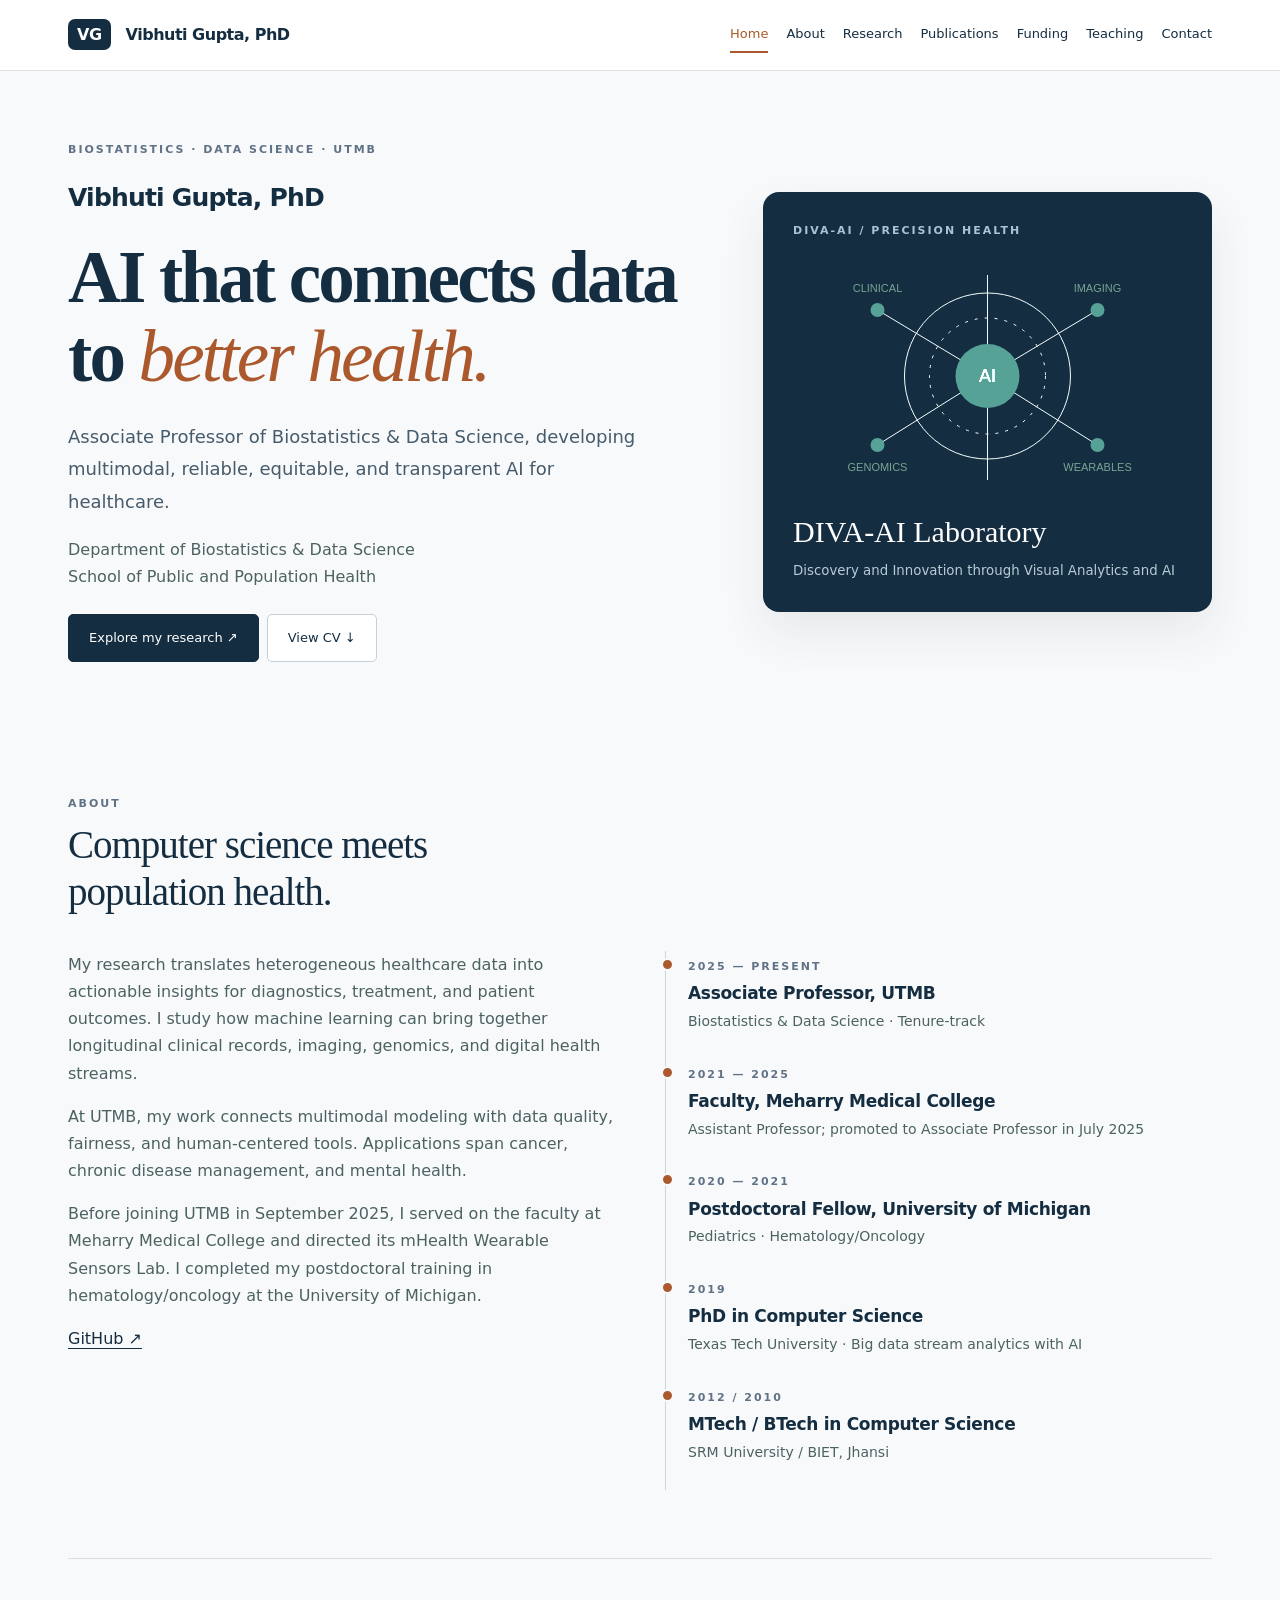
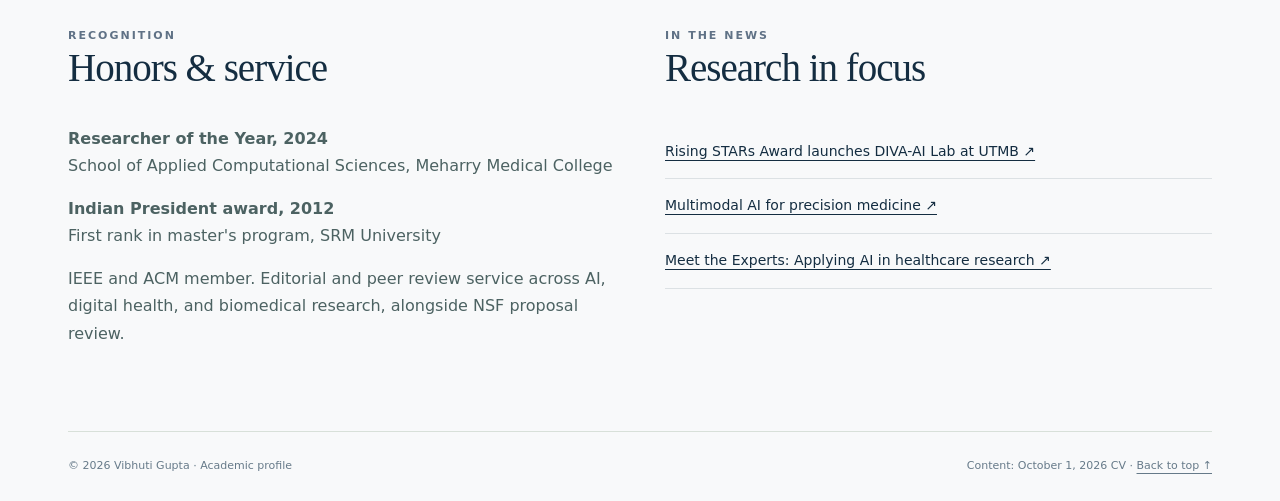
==== commit 5f7ba34c: "Replace homepage statistics and explore section with About content" ====
--- a/index.html
+++ b/index.html
@@ -1 +1 @@
-<!doctype html><html lang="en"><head><meta charset="utf-8"/><meta content="width=device-width,initial-scale=1" name="viewport"/><meta content="Faculty profile of Dr. Vibhuti Gupta at UTMB: research, publications, teaching, and collaboration." name="description"/><title>Vibhuti Gupta, PhD | AI for Precision Health</title><meta content="#142d41" name="theme-color"/><meta content="Vibhuti Gupta, PhD | AI for Precision Health" property="og:title"/><meta content="Multimodal AI, digital health, and trustworthy machine learning at UTMB." property="og:description"/><link href="favicon.svg" rel="icon" type="image/svg+xml"/><link href="style.css?v=3" rel="stylesheet"/></head><body><a class="skip" href="#content">Skip to content</a><header><div class="nav"><a class="brand" href="index.html"><span>VG</span> Vibhuti Gupta, PhD</a><button aria-controls="main-nav" aria-expanded="false" class="menu-toggle">Menu <span>☰</span></button><nav aria-label="Main navigation" id="main-nav"><a aria-current="page" class="active" href="index.html">Home</a><a href="about.html">About</a><a href="research.html">Research</a><a href="publications.html">Publications</a><a href="funding.html">Funding</a><a href="teaching.html">Teaching</a><a href="contact.html">Contact</a></nav></div></header><main id="content" class="home-page"><div class="hero"><div><div class="eyebrow">Biostatistics · Data Science · UTMB</div><p class="profile-name">Vibhuti Gupta, PhD</p><h1>AI that connects data<br/>to <em>better health.</em></h1><p class="lead">Associate Professor of Biostatistics &amp; Data Science, developing multimodal, reliable, equitable, and transparent AI for healthcare.</p><p>Department of Biostatistics &amp; Data Science<br/>School of Public and Population Health</p><a class="btn" href="research.html">Explore my research ↗</a><a class="btn secondary" href="Gupta_CV_UTMB.pdf" rel="noopener" target="_blank">View CV ↓</a></div><aside aria-label="Conceptual illustration of multimodal healthcare data" class="visual"><div class="eyebrow">DIVA-AI / Precision Health</div><svg aria-label="Clinical, imaging, genomic and wearable data connected to AI" role="img" viewbox="0 0 360 235"><g fill="none" stroke="#7fa294"><circle cx="180" cy="116" r="83"></circle><circle cx="180" cy="116" r="58" stroke-dasharray="3 7"></circle><path d="M70 50L180 116 290 50M70 185L180 116 290 185M180 116V15M180 116V220"></path></g><g fill="#195b52"><circle cx="180" cy="116" r="32"></circle><circle cx="70" cy="50" r="7"></circle><circle cx="290" cy="50" r="7"></circle><circle cx="70" cy="185" r="7"></circle><circle cx="290" cy="185" r="7"></circle></g><g fill="#315b4b" font-family="Arial" font-size="11" text-anchor="middle"><text x="70" y="32">CLINICAL</text><text x="290" y="32">IMAGING</text><text x="70" y="211">GENOMICS</text><text x="290" y="211">WEARABLES</text><text fill="white" font-size="18" x="180" y="122">AI</text></g></svg><div><strong>DIVA-AI Laboratory</strong><br/><small>Discovery and Innovation through Visual Analytics and AI</small></div></aside></div><div class="strip"><div><strong>63</strong><span>Articles, papers &amp; abstracts in CV</span></div><div><strong>884</strong><span>Citations · October 1, 2026</span></div><div><strong>15</strong><span>h-index · October 1, 2026</span></div><div><strong>4</strong><span>Connected research directions</span></div></div><section class="explore"><div class="section-head"><div><div class="eyebrow">Explore</div><h2>Research, scholarship &amp; education</h2></div></div><div class="research"><a class="theme page-link" href="about.html"><span class="number">01 / ABOUT</span><h2>About ↗</h2><p>Biography, education, and academic appointments.</p></a><a class="theme page-link" href="research.html"><span class="number">02 / RESEARCH</span><h2>Research ↗</h2><p>Multimodal AI, digital health, and trustworthy machine learning.</p></a><a class="theme page-link" href="publications.html"><span class="number">03 / PUBLICATIONS</span><h2>Publications ↗</h2><p>Browse and search journal articles and conference papers.</p></a><a class="theme page-link" href="funding.html"><span class="number">04 / FUNDING</span><h2>Funding ↗</h2><p>Selected research awards and collaborative support.</p></a><a class="theme page-link" href="teaching.html"><span class="number">05 / TEACHING</span><h2>Teaching ↗</h2><p>Graduate courses, mentoring, and educational resources.</p></a><a class="theme page-link" href="contact.html"><span class="number">06 / CONTACT</span><h2>Contact ↗</h2><p>Get in touch about research and collaboration.</p></a></div></section></main><footer><span>© 2026 Vibhuti Gupta · Academic profile</span><span>Content: October 1, 2026 CV · <a href="#content">Back to top ↑</a></span></footer><script src="app.js?v=3"></script></body></html>+<!doctype html><html lang="en"><head><meta charset="utf-8"/><meta content="width=device-width,initial-scale=1" name="viewport"/><meta content="Faculty profile of Dr. Vibhuti Gupta at UTMB: research, publications, teaching, and collaboration." name="description"/><title>Vibhuti Gupta, PhD | AI for Precision Health</title><meta content="#142d41" name="theme-color"/><meta content="Vibhuti Gupta, PhD | AI for Precision Health" property="og:title"/><meta content="Multimodal AI, digital health, and trustworthy machine learning at UTMB." property="og:description"/><link href="favicon.svg" rel="icon" type="image/svg+xml"/><link href="style.css?v=3" rel="stylesheet"/></head><body><a class="skip" href="#content">Skip to content</a><header><div class="nav"><a class="brand" href="index.html"><span>VG</span> Vibhuti Gupta, PhD</a><button aria-controls="main-nav" aria-expanded="false" class="menu-toggle">Menu <span>☰</span></button><nav aria-label="Main navigation" id="main-nav"><a aria-current="page" class="active" href="index.html">Home</a><a href="about.html">About</a><a href="research.html">Research</a><a href="publications.html">Publications</a><a href="funding.html">Funding</a><a href="teaching.html">Teaching</a><a href="contact.html">Contact</a></nav></div></header><main id="content" class="home-page"><div class="hero"><div><div class="eyebrow">Biostatistics · Data Science · UTMB</div><p class="profile-name">Vibhuti Gupta, PhD</p><h1>AI that connects data<br/>to <em>better health.</em></h1><p class="lead">Associate Professor of Biostatistics &amp; Data Science, developing multimodal, reliable, equitable, and transparent AI for healthcare.</p><p>Department of Biostatistics &amp; Data Science<br/>School of Public and Population Health</p><a class="btn" href="research.html">Explore my research ↗</a><a class="btn secondary" href="Gupta_CV_UTMB.pdf" rel="noopener" target="_blank">View CV ↓</a></div><aside aria-label="Conceptual illustration of multimodal healthcare data" class="visual"><div class="eyebrow">DIVA-AI / Precision Health</div><svg aria-label="Clinical, imaging, genomic and wearable data connected to AI" role="img" viewbox="0 0 360 235"><g fill="none" stroke="#7fa294"><circle cx="180" cy="116" r="83"></circle><circle cx="180" cy="116" r="58" stroke-dasharray="3 7"></circle><path d="M70 50L180 116 290 50M70 185L180 116 290 185M180 116V15M180 116V220"></path></g><g fill="#195b52"><circle cx="180" cy="116" r="32"></circle><circle cx="70" cy="50" r="7"></circle><circle cx="290" cy="50" r="7"></circle><circle cx="70" cy="185" r="7"></circle><circle cx="290" cy="185" r="7"></circle></g><g fill="#315b4b" font-family="Arial" font-size="11" text-anchor="middle"><text x="70" y="32">CLINICAL</text><text x="290" y="32">IMAGING</text><text x="70" y="211">GENOMICS</text><text x="290" y="211">WEARABLES</text><text fill="white" font-size="18" x="180" y="122">AI</text></g></svg><div><strong>DIVA-AI Laboratory</strong><br/><small>Discovery and Innovation through Visual Analytics and AI</small></div></aside></div><section id="about"><div class="section-head"><div><div class="eyebrow">About</div><h2>Computer science meets<br/>population health.</h2></div></div><div class="two"><div><p>My research translates heterogeneous healthcare data into actionable insights for diagnostics, treatment, and patient outcomes. I study how machine learning can bring together longitudinal clinical records, imaging, genomics, and digital health streams.</p><p>At UTMB, my work connects multimodal modeling with data quality, fairness, and human-centered tools. Applications span cancer, chronic disease management, and mental health.</p><p>Before joining UTMB in September 2025, I served on the faculty at Meharry Medical College and directed its mHealth Wearable Sensors Lab. I completed my postdoctoral training in hematology/oncology at the University of Michigan.</p><a href="https://github.com/vibgupta123" rel="noopener" target="_blank">GitHub ↗</a></div><div class="timeline"><div><span class="eyebrow">2025 — Present</span><h3>Associate Professor, UTMB</h3><p>Biostatistics &amp; Data Science · Tenure-track</p></div><div><span class="eyebrow">2021 — 2025</span><h3>Faculty, Meharry Medical College</h3><p>Assistant Professor; promoted to Associate Professor in July 2025</p></div><div><span class="eyebrow">2020 — 2021</span><h3>Postdoctoral Fellow, University of Michigan</h3><p>Pediatrics · Hematology/Oncology</p></div><div><span class="eyebrow">2019</span><h3>PhD in Computer Science</h3><p>Texas Tech University · Big data stream analytics with AI</p></div><div><span class="eyebrow">2012 / 2010</span><h3>MTech / BTech in Computer Science</h3><p>SRM University / BIET, Jhansi</p></div></div></div></section><section><div class="two"><div><div class="eyebrow">Recognition</div><h2>Honors &amp; service</h2><p><strong>Researcher of the Year, 2024</strong><br/>School of Applied Computational Sciences, Meharry Medical College</p><p><strong>Indian President award, 2012</strong><br/>First rank in master's program, SRM University</p><p>IEEE and ACM member. Editorial and peer review service across AI, digital health, and biomedical research, alongside NSF proposal review.</p></div><div><div class="eyebrow">In the news</div><h2>Research in focus</h2><a class="resource" href="https://www.utmb.edu/spph/about-us/home/news/2026/06/10/rising-stars-award-launches-diva-ai-lab" rel="noopener" target="_blank">Rising STARs Award launches DIVA-AI Lab at UTMB ↗</a><a class="resource" href="https://www.utmb.edu/spph/about-us/news/article/news/2026/03/05/multimodal-ai-precision-medicine-hcor-works-in-progress" rel="noopener" target="_blank">Multimodal AI for precision medicine ↗</a><a class="resource" href="https://www.utmb.edu/spph/about-us/news/article/news/2026/02/20/meet-the-experts-dr-vibhuti-gupta-on-ai-in-healthcare" rel="noopener" target="_blank">Meet the Experts: Applying AI in healthcare research ↗</a></div></div></section></main><footer><span>© 2026 Vibhuti Gupta · Academic profile</span><span>Content: October 1, 2026 CV · <a href="#content">Back to top ↑</a></span></footer><script src="app.js?v=3"></script></body></html>
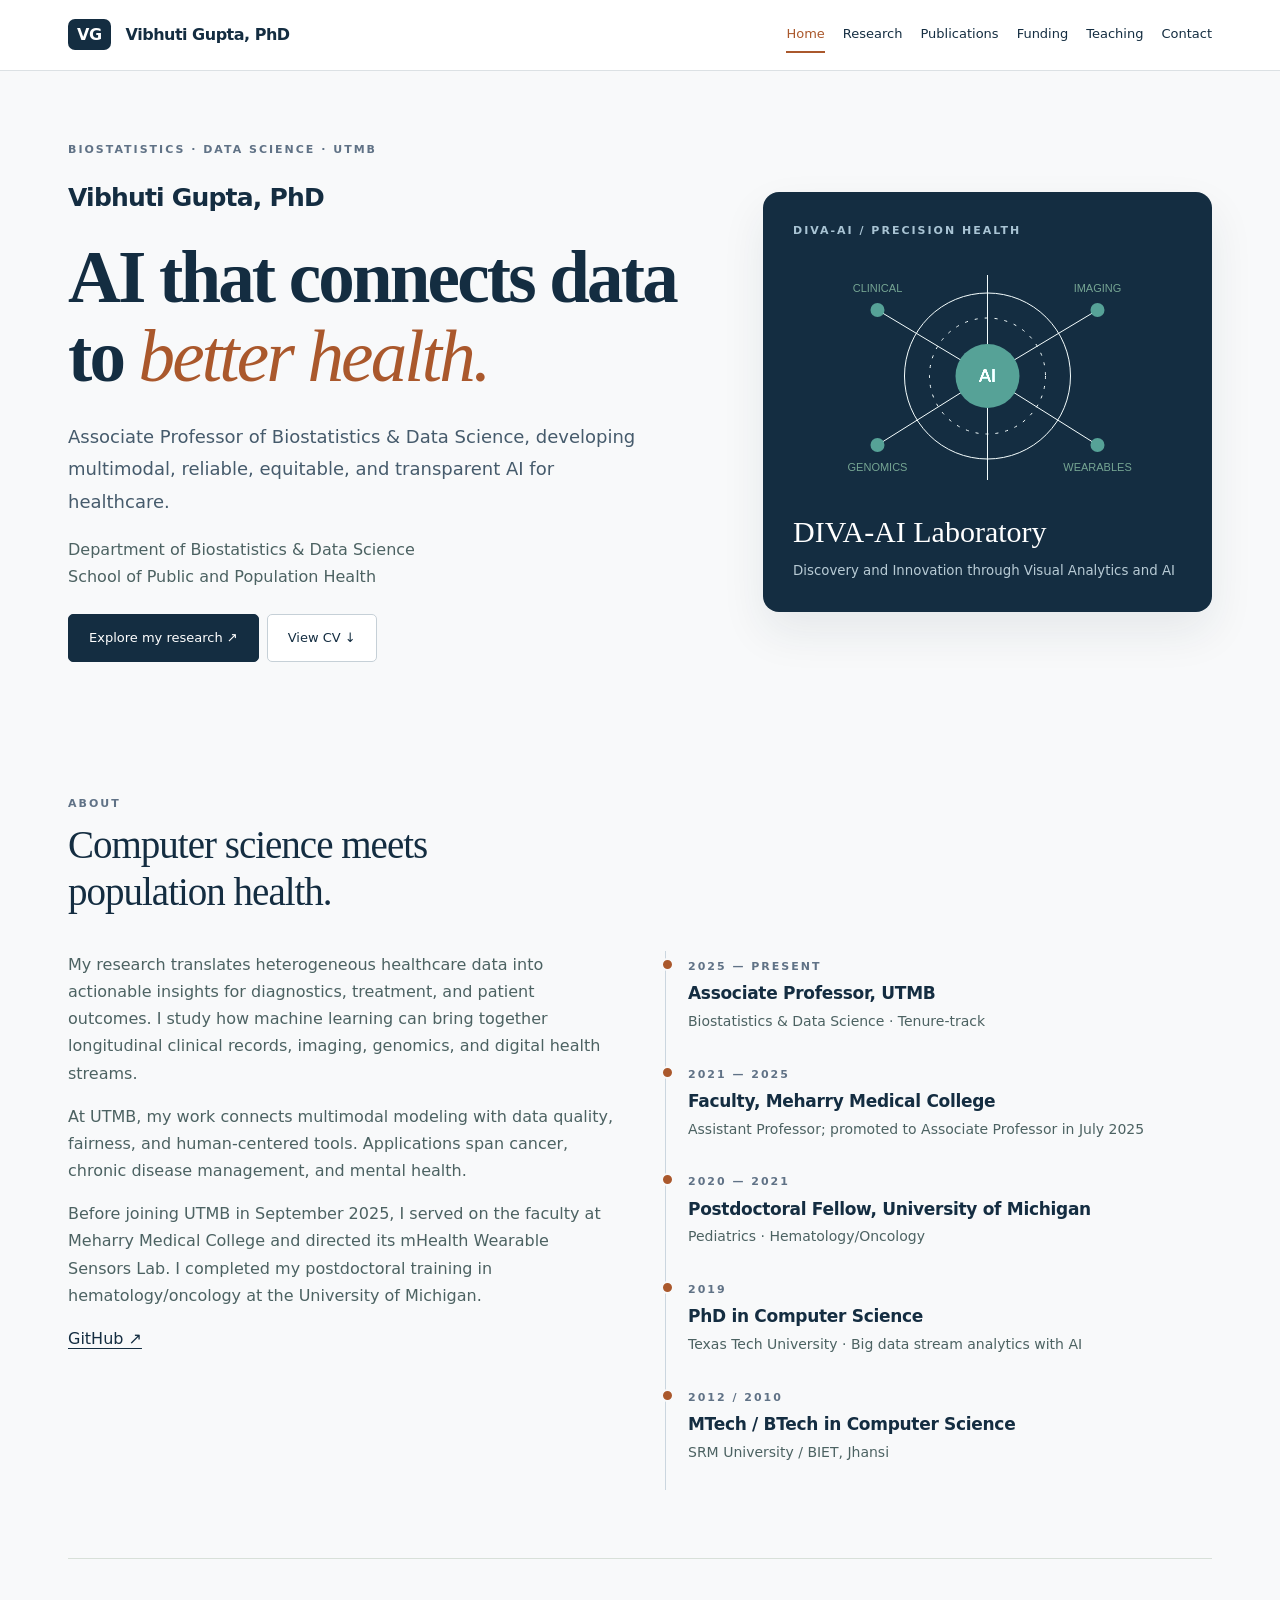
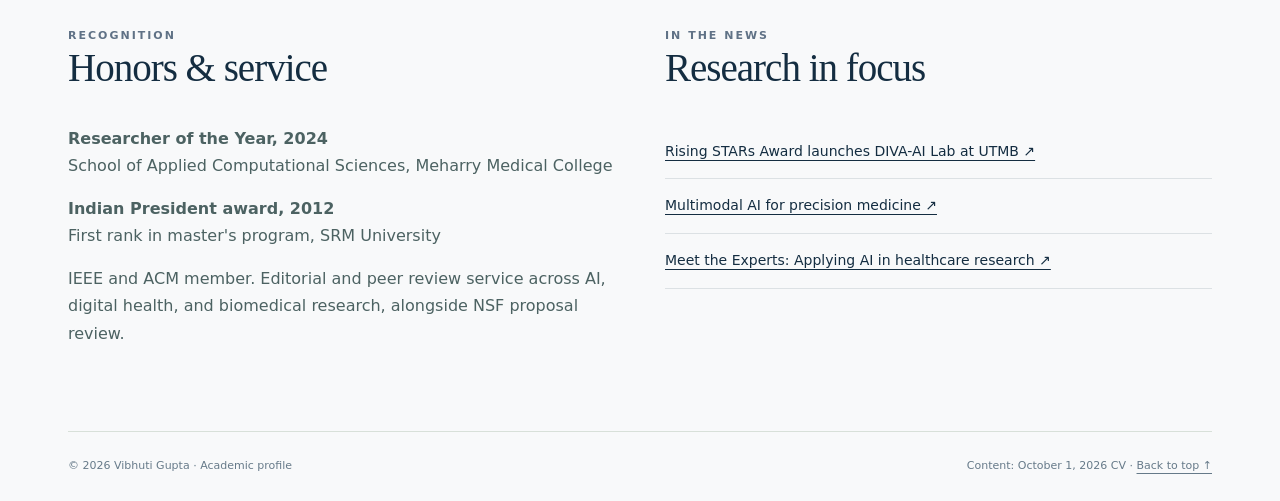
==== commit 32ac3191: "Remove About navigation tab while retaining biography on Home" ====
--- a/index.html
+++ b/index.html
@@ -1 +1 @@
-<!doctype html><html lang="en"><head><meta charset="utf-8"/><meta content="width=device-width,initial-scale=1" name="viewport"/><meta content="Faculty profile of Dr. Vibhuti Gupta at UTMB: research, publications, teaching, and collaboration." name="description"/><title>Vibhuti Gupta, PhD | AI for Precision Health</title><meta content="#142d41" name="theme-color"/><meta content="Vibhuti Gupta, PhD | AI for Precision Health" property="og:title"/><meta content="Multimodal AI, digital health, and trustworthy machine learning at UTMB." property="og:description"/><link href="favicon.svg" rel="icon" type="image/svg+xml"/><link href="style.css?v=3" rel="stylesheet"/></head><body><a class="skip" href="#content">Skip to content</a><header><div class="nav"><a class="brand" href="index.html"><span>VG</span> Vibhuti Gupta, PhD</a><button aria-controls="main-nav" aria-expanded="false" class="menu-toggle">Menu <span>☰</span></button><nav aria-label="Main navigation" id="main-nav"><a aria-current="page" class="active" href="index.html">Home</a><a href="about.html">About</a><a href="research.html">Research</a><a href="publications.html">Publications</a><a href="funding.html">Funding</a><a href="teaching.html">Teaching</a><a href="contact.html">Contact</a></nav></div></header><main id="content" class="home-page"><div class="hero"><div><div class="eyebrow">Biostatistics · Data Science · UTMB</div><p class="profile-name">Vibhuti Gupta, PhD</p><h1>AI that connects data<br/>to <em>better health.</em></h1><p class="lead">Associate Professor of Biostatistics &amp; Data Science, developing multimodal, reliable, equitable, and transparent AI for healthcare.</p><p>Department of Biostatistics &amp; Data Science<br/>School of Public and Population Health</p><a class="btn" href="research.html">Explore my research ↗</a><a class="btn secondary" href="Gupta_CV_UTMB.pdf" rel="noopener" target="_blank">View CV ↓</a></div><aside aria-label="Conceptual illustration of multimodal healthcare data" class="visual"><div class="eyebrow">DIVA-AI / Precision Health</div><svg aria-label="Clinical, imaging, genomic and wearable data connected to AI" role="img" viewbox="0 0 360 235"><g fill="none" stroke="#7fa294"><circle cx="180" cy="116" r="83"></circle><circle cx="180" cy="116" r="58" stroke-dasharray="3 7"></circle><path d="M70 50L180 116 290 50M70 185L180 116 290 185M180 116V15M180 116V220"></path></g><g fill="#195b52"><circle cx="180" cy="116" r="32"></circle><circle cx="70" cy="50" r="7"></circle><circle cx="290" cy="50" r="7"></circle><circle cx="70" cy="185" r="7"></circle><circle cx="290" cy="185" r="7"></circle></g><g fill="#315b4b" font-family="Arial" font-size="11" text-anchor="middle"><text x="70" y="32">CLINICAL</text><text x="290" y="32">IMAGING</text><text x="70" y="211">GENOMICS</text><text x="290" y="211">WEARABLES</text><text fill="white" font-size="18" x="180" y="122">AI</text></g></svg><div><strong>DIVA-AI Laboratory</strong><br/><small>Discovery and Innovation through Visual Analytics and AI</small></div></aside></div><section id="about"><div class="section-head"><div><div class="eyebrow">About</div><h2>Computer science meets<br/>population health.</h2></div></div><div class="two"><div><p>My research translates heterogeneous healthcare data into actionable insights for diagnostics, treatment, and patient outcomes. I study how machine learning can bring together longitudinal clinical records, imaging, genomics, and digital health streams.</p><p>At UTMB, my work connects multimodal modeling with data quality, fairness, and human-centered tools. Applications span cancer, chronic disease management, and mental health.</p><p>Before joining UTMB in September 2025, I served on the faculty at Meharry Medical College and directed its mHealth Wearable Sensors Lab. I completed my postdoctoral training in hematology/oncology at the University of Michigan.</p><a href="https://github.com/vibgupta123" rel="noopener" target="_blank">GitHub ↗</a></div><div class="timeline"><div><span class="eyebrow">2025 — Present</span><h3>Associate Professor, UTMB</h3><p>Biostatistics &amp; Data Science · Tenure-track</p></div><div><span class="eyebrow">2021 — 2025</span><h3>Faculty, Meharry Medical College</h3><p>Assistant Professor; promoted to Associate Professor in July 2025</p></div><div><span class="eyebrow">2020 — 2021</span><h3>Postdoctoral Fellow, University of Michigan</h3><p>Pediatrics · Hematology/Oncology</p></div><div><span class="eyebrow">2019</span><h3>PhD in Computer Science</h3><p>Texas Tech University · Big data stream analytics with AI</p></div><div><span class="eyebrow">2012 / 2010</span><h3>MTech / BTech in Computer Science</h3><p>SRM University / BIET, Jhansi</p></div></div></div></section><section><div class="two"><div><div class="eyebrow">Recognition</div><h2>Honors &amp; service</h2><p><strong>Researcher of the Year, 2024</strong><br/>School of Applied Computational Sciences, Meharry Medical College</p><p><strong>Indian President award, 2012</strong><br/>First rank in master's program, SRM University</p><p>IEEE and ACM member. Editorial and peer review service across AI, digital health, and biomedical research, alongside NSF proposal review.</p></div><div><div class="eyebrow">In the news</div><h2>Research in focus</h2><a class="resource" href="https://www.utmb.edu/spph/about-us/home/news/2026/06/10/rising-stars-award-launches-diva-ai-lab" rel="noopener" target="_blank">Rising STARs Award launches DIVA-AI Lab at UTMB ↗</a><a class="resource" href="https://www.utmb.edu/spph/about-us/news/article/news/2026/03/05/multimodal-ai-precision-medicine-hcor-works-in-progress" rel="noopener" target="_blank">Multimodal AI for precision medicine ↗</a><a class="resource" href="https://www.utmb.edu/spph/about-us/news/article/news/2026/02/20/meet-the-experts-dr-vibhuti-gupta-on-ai-in-healthcare" rel="noopener" target="_blank">Meet the Experts: Applying AI in healthcare research ↗</a></div></div></section></main><footer><span>© 2026 Vibhuti Gupta · Academic profile</span><span>Content: October 1, 2026 CV · <a href="#content">Back to top ↑</a></span></footer><script src="app.js?v=3"></script></body></html>+<!doctype html><html lang="en"><head><meta charset="utf-8"/><meta content="width=device-width,initial-scale=1" name="viewport"/><meta content="Faculty profile of Dr. Vibhuti Gupta at UTMB: research, publications, teaching, and collaboration." name="description"/><title>Vibhuti Gupta, PhD | AI for Precision Health</title><meta content="#142d41" name="theme-color"/><meta content="Vibhuti Gupta, PhD | AI for Precision Health" property="og:title"/><meta content="Multimodal AI, digital health, and trustworthy machine learning at UTMB." property="og:description"/><link href="favicon.svg" rel="icon" type="image/svg+xml"/><link href="style.css?v=3" rel="stylesheet"/></head><body><a class="skip" href="#content">Skip to content</a><header><div class="nav"><a class="brand" href="index.html"><span>VG</span> Vibhuti Gupta, PhD</a><button aria-controls="main-nav" aria-expanded="false" class="menu-toggle">Menu <span>☰</span></button><nav aria-label="Main navigation" id="main-nav"><a aria-current="page" class="active" href="index.html">Home</a><a href="research.html">Research</a><a href="publications.html">Publications</a><a href="funding.html">Funding</a><a href="teaching.html">Teaching</a><a href="contact.html">Contact</a></nav></div></header><main id="content" class="home-page"><div class="hero"><div><div class="eyebrow">Biostatistics · Data Science · UTMB</div><p class="profile-name">Vibhuti Gupta, PhD</p><h1>AI that connects data<br/>to <em>better health.</em></h1><p class="lead">Associate Professor of Biostatistics &amp; Data Science, developing multimodal, reliable, equitable, and transparent AI for healthcare.</p><p>Department of Biostatistics &amp; Data Science<br/>School of Public and Population Health</p><a class="btn" href="research.html">Explore my research ↗</a><a class="btn secondary" href="Gupta_CV_UTMB.pdf" rel="noopener" target="_blank">View CV ↓</a></div><aside aria-label="Conceptual illustration of multimodal healthcare data" class="visual"><div class="eyebrow">DIVA-AI / Precision Health</div><svg aria-label="Clinical, imaging, genomic and wearable data connected to AI" role="img" viewbox="0 0 360 235"><g fill="none" stroke="#7fa294"><circle cx="180" cy="116" r="83"></circle><circle cx="180" cy="116" r="58" stroke-dasharray="3 7"></circle><path d="M70 50L180 116 290 50M70 185L180 116 290 185M180 116V15M180 116V220"></path></g><g fill="#195b52"><circle cx="180" cy="116" r="32"></circle><circle cx="70" cy="50" r="7"></circle><circle cx="290" cy="50" r="7"></circle><circle cx="70" cy="185" r="7"></circle><circle cx="290" cy="185" r="7"></circle></g><g fill="#315b4b" font-family="Arial" font-size="11" text-anchor="middle"><text x="70" y="32">CLINICAL</text><text x="290" y="32">IMAGING</text><text x="70" y="211">GENOMICS</text><text x="290" y="211">WEARABLES</text><text fill="white" font-size="18" x="180" y="122">AI</text></g></svg><div><strong>DIVA-AI Laboratory</strong><br/><small>Discovery and Innovation through Visual Analytics and AI</small></div></aside></div><section id="about"><div class="section-head"><div><div class="eyebrow">About</div><h2>Computer science meets<br/>population health.</h2></div></div><div class="two"><div><p>My research translates heterogeneous healthcare data into actionable insights for diagnostics, treatment, and patient outcomes. I study how machine learning can bring together longitudinal clinical records, imaging, genomics, and digital health streams.</p><p>At UTMB, my work connects multimodal modeling with data quality, fairness, and human-centered tools. Applications span cancer, chronic disease management, and mental health.</p><p>Before joining UTMB in September 2025, I served on the faculty at Meharry Medical College and directed its mHealth Wearable Sensors Lab. I completed my postdoctoral training in hematology/oncology at the University of Michigan.</p><a href="https://github.com/vibgupta123" rel="noopener" target="_blank">GitHub ↗</a></div><div class="timeline"><div><span class="eyebrow">2025 — Present</span><h3>Associate Professor, UTMB</h3><p>Biostatistics &amp; Data Science · Tenure-track</p></div><div><span class="eyebrow">2021 — 2025</span><h3>Faculty, Meharry Medical College</h3><p>Assistant Professor; promoted to Associate Professor in July 2025</p></div><div><span class="eyebrow">2020 — 2021</span><h3>Postdoctoral Fellow, University of Michigan</h3><p>Pediatrics · Hematology/Oncology</p></div><div><span class="eyebrow">2019</span><h3>PhD in Computer Science</h3><p>Texas Tech University · Big data stream analytics with AI</p></div><div><span class="eyebrow">2012 / 2010</span><h3>MTech / BTech in Computer Science</h3><p>SRM University / BIET, Jhansi</p></div></div></div></section><section><div class="two"><div><div class="eyebrow">Recognition</div><h2>Honors &amp; service</h2><p><strong>Researcher of the Year, 2024</strong><br/>School of Applied Computational Sciences, Meharry Medical College</p><p><strong>Indian President award, 2012</strong><br/>First rank in master's program, SRM University</p><p>IEEE and ACM member. Editorial and peer review service across AI, digital health, and biomedical research, alongside NSF proposal review.</p></div><div><div class="eyebrow">In the news</div><h2>Research in focus</h2><a class="resource" href="https://www.utmb.edu/spph/about-us/home/news/2026/06/10/rising-stars-award-launches-diva-ai-lab" rel="noopener" target="_blank">Rising STARs Award launches DIVA-AI Lab at UTMB ↗</a><a class="resource" href="https://www.utmb.edu/spph/about-us/news/article/news/2026/03/05/multimodal-ai-precision-medicine-hcor-works-in-progress" rel="noopener" target="_blank">Multimodal AI for precision medicine ↗</a><a class="resource" href="https://www.utmb.edu/spph/about-us/news/article/news/2026/02/20/meet-the-experts-dr-vibhuti-gupta-on-ai-in-healthcare" rel="noopener" target="_blank">Meet the Experts: Applying AI in healthcare research ↗</a></div></div></section></main><footer><span>© 2026 Vibhuti Gupta · Academic profile</span><span>Content: October 1, 2026 CV · <a href="#content">Back to top ↑</a></span></footer><script src="app.js?v=3"></script></body></html>
